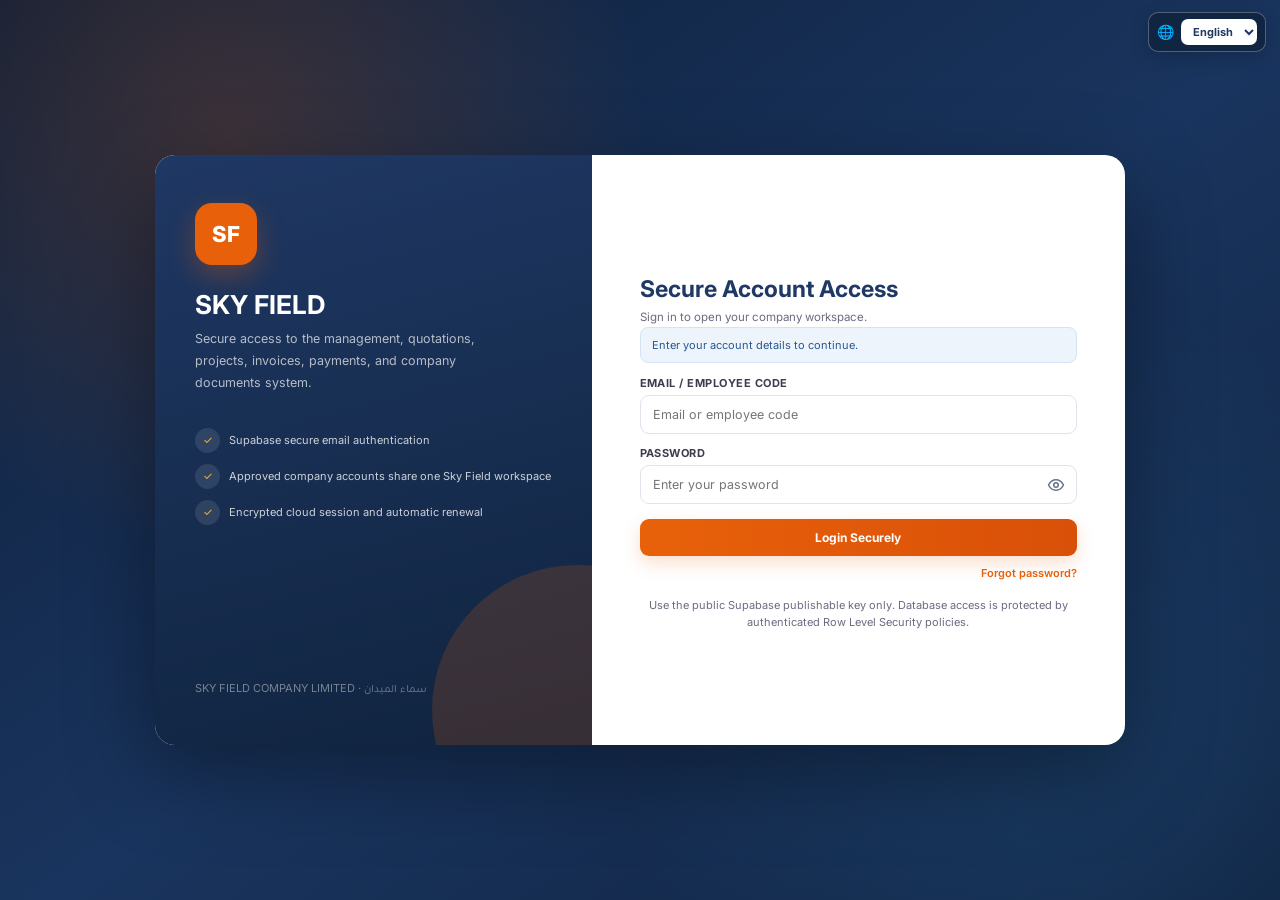
==== attendance-module.html @ 967e5756 "Show / hide password: an eye button on every password box (sign-in, reset, accounts) Co-Authored-By:" ====
<!doctype html><html lang="ar" dir="rtl" translate="no"><meta charset="utf-8"><meta name="google" content="notranslate"><script>if(window===window.top){location.replace('index.html'+location.hash)}</script><link rel="preconnect" href="https://fonts.googleapis.com"><link rel="preconnect" href="https://fonts.gstatic.com" crossorigin><link rel="stylesheet" href="https://fonts.googleapis.com/css2?family=Inter:wght@400;500;600;700;800&family=Tajawal:wght@400;500;700;800&display=swap"><link rel="stylesheet" href="accounting.css?v=20261023-theme"><link rel="stylesheet" href="team.css?v=20261028-quick"><meta name="viewport" content="width=device-width,initial-scale=1"><title>Sky Field | الحضور والمصروفات</title><link rel="stylesheet" href="theme.css?v=20261030-design"><script src="supabase-js-2.117.2.js"></script><style>
:root{--navy:#162c49;--blue:#1f3864;--orange:#E8610A;--muted:#758299;--line:#e1e7f0}*{box-sizing:border-box}html{scroll-behavior:smooth}body{margin:0;background:#F5F5FA;color:#1A1A2E;font:14px 'Inter','Tajawal',sans-serif}aside{position:fixed;inset-block:0;inset-inline-start:0;width:232px;background:var(--navy);color:white;padding:28px 18px;display:flex;flex-direction:column;gap:12px}.brand{display:flex;align-items:center;gap:12px;padding-bottom:25px;border-bottom:1px solid #ffffff1a}.brand-icon{display:grid;place-items:center;background:var(--orange);width:44px;height:44px;border-radius:13px;font:bold 20px 'Inter','Tajawal',sans-serif}.brand small{display:block;color:#b5c2d6;font-size:11px;margin-top:5px}.nav-title{font-size:11px;letter-spacing:1.5px;color:#91a2ba;margin:22px 10px 4px}aside a{padding:13px;border-radius:9px;text-decoration:none;color:#c8d4e5;display:block}aside a.active{background:var(--orange);color:white;font-weight:bold}aside a:hover{background:#ffffff14}aside a.active:hover{background:#d85b00}.aside-bottom{margin-top:auto;border-top:1px solid #ffffff1a;padding-top:20px;font-size:12px;color:#a7b8cd}.workspace{margin-inline-start:232px}header{height:76px;background:white;border-bottom:3px solid var(--orange);padding:14px 32px;display:flex;justify-content:space-between;align-items:center;gap:16px}header b{font-size:16px;color:var(--blue)}header small{display:block;margin-top:5px}header label{display:flex;align-items:center;gap:10px;font-size:11px}header select{width:110px;margin:0;padding:8px}main{max-width:1240px;margin:auto;padding:28px 32px}h1{font-size:27px;margin:0 0 9px;color:var(--blue)}.intro{margin-bottom:24px}.intro p{margin:0;color:var(--muted);line-height:1.8}section{background:white;border:1px solid var(--line);border-radius:13px;padding:24px;margin-bottom:20px;box-shadow:0 3px 12px #1f386405}h2{font-size:18px;color:var(--blue);margin:0 0 22px}h3{font-size:15px;color:var(--blue);margin:24px 0 14px}.grid{display:grid;grid-template-columns:repeat(auto-fit,minmax(210px,1fr));gap:18px;align-items:end}label{display:block;font-size:12px;font-weight:500}input,select,textarea,button{font:inherit;padding:11px 12px;border:1px solid #cfd9e7;border-radius:7px;width:100%;margin-top:8px;background:white;color:#203652}input:focus,select:focus,textarea:focus{outline:2px solid #ee650040;border-color:var(--orange)}textarea{min-height:42px;resize:vertical}button{background:var(--orange);color:white;border:0;cursor:pointer;font-weight:bold}button:hover{filter:brightness(.96)}button:disabled{opacity:.5;cursor:wait}form>button{width:auto;min-width:210px;margin-top:22px}input[type=checkbox]{width:18px;height:18px;accent-color:var(--orange);margin:0;flex-shrink:0}a{color:inherit}small{color:var(--muted);line-height:1.8}table{border-collapse:collapse;width:100%;min-width:800px;font-size:12px}td,th{padding:14px 10px;text-align:start;border-bottom:1px solid var(--line)}th{background:#f6f8fb;font-weight:600;color:#657891}.scroll{overflow:auto}.sec-card-banner{margin:0 0 14px;padding:12px 14px;border-radius:8px;background:#fff2d8;border:1px solid #f4d69f;color:#7a4a00;font-weight:700;line-height:1.8}.sec-card-banner.urgent{background:#fde8e8;border-color:#f3b4b4;color:#9b1c1c}.sec-card-help{font-size:12px;color:#5b6b7c}#message{position:sticky;top:8px;background:#fff2d8;border:1px solid #f4d69f;border-radius:8px;padding:14px;z-index:2;line-height:1.8}button.secondary{background:#eaf0f7;color:var(--blue)}[hidden]{display:none!important}.pill{background:#edf3fa;border-radius:7px;padding:12px;text-align:center;font-size:12px}#logout{width:auto;margin:0;justify-self:end}.actions{display:flex;gap:6px}#estimate{background:#f6f8fc;border-inline-start:3px solid var(--orange);padding:14px;border-radius:5px}.toggle{display:flex;align-items:center;gap:12px;padding:15px;border:1px solid var(--line);border-radius:8px;cursor:pointer;min-height:46px}.toggle:has(input:checked){background:#fff6ee;border-color:#f1c7a4}.toggle strong{display:block;font-size:14px}.toggle small{display:block;margin-top:4px}#expenseDetails{margin-top:24px}.live-update-bar{display:flex;align-items:center;justify-content:space-between;gap:10px;margin:8px 0 12px;padding:9px 12px;border:1px solid #f5c38f;background:#fff6ee;border-radius:9px;font-size:13px;font-weight:600;color:#9a3412}.live-update-bar.done{border-color:#bbf7d0;background:#f0fdf4;color:#15803d}.live-update-bar button{width:auto;padding:6px 12px;font-size:12px}/* Projects available to engineers: one row per project, no inner scroll box */
.pc-tools{display:flex;flex-wrap:wrap;gap:10px 16px;align-items:flex-end;margin:14px 0 10px}
.pc-search{flex:1 1 280px;margin:0}
.pc-filters{display:flex;flex-wrap:wrap;gap:6px}
.pc-filters button{width:auto;margin:0;padding:7px 12px;border-radius:999px;border:1px solid var(--line);background:#fff;color:#1f3864;font-size:13px;font-weight:600;cursor:pointer}
.pc-filters button b{display:inline-block;min-width:18px;margin-inline-start:4px;padding:0 6px;border-radius:999px;background:#eef2f7;font-size:11.5px}
.pc-filters button.active{background:#1f3864;border-color:#1f3864;color:#fff}.pc-filters button.active b{background:rgba(255,255,255,.2)}
.pc-filters .pc-filter-warn{border-color:#fca5a5;color:#b91c1c}.pc-filters .pc-filter-warn.active{background:#b91c1c;border-color:#b91c1c;color:#fff}
#projectChoices{display:grid;grid-template-columns:1fr;gap:6px;margin:0}
@media(min-width:1100px){#projectChoices{grid-template-columns:repeat(2,minmax(0,1fr))}}
.project-choice{display:grid;grid-template-columns:minmax(0,1fr) auto;align-items:center;gap:6px 12px;padding:10px 12px;border:1px solid var(--line);border-inline-start:4px solid var(--line);border-radius:10px;background:#fff;min-width:0}
.project-choice[hidden]{display:none}
.project-choice:has(.pc-check:checked){border-inline-start-color:#e8590c;background:#fffaf5}
.pc-main{display:flex;align-items:center;gap:10px;margin:0;min-width:0;cursor:pointer;font-weight:600;color:#1f3864}
.pc-main input{width:18px;height:18px;flex:none;margin:0;accent-color:#e8590c}
.pc-name{min-width:0;line-height:1.45;font-size:14px;overflow-wrap:anywhere;display:-webkit-box;-webkit-line-clamp:2;-webkit-box-orient:vertical;overflow:hidden}
.pc-loc{display:inline-flex;border:1px solid var(--line);border-radius:9px;overflow:hidden;flex:none}
.pc-loc-option{position:relative;margin:0;cursor:pointer}
.pc-loc-option input{position:absolute;inset:0;width:1px;height:1px;margin:0;padding:0;opacity:0;pointer-events:none} /* the module sets inputs to width:100% */
.pc-loc-option span{display:block;padding:7px 12px;font-size:12.5px;font-weight:600;color:#475569;white-space:nowrap;background:#fff}
.pc-loc-option+.pc-loc-option span{border-inline-start:1px solid var(--line)}
.pc-loc-option input:checked+span{background:#1f3864;color:#fff}
.pc-loc-option input:focus-visible+span{outline:2px solid #e8590c;outline-offset:-2px}
.pc-missing{display:none;grid-column:1/-1;font-size:12px;font-weight:700;color:#b91c1c}
.project-choice:has(.pc-check:checked):not(:has(.pc-loc input:checked)){border-color:#fca5a5;border-inline-start-color:#dc2626;background:#fff5f5}
.project-choice:has(.pc-check:checked):not(:has(.pc-loc input:checked)) .pc-missing{display:block}
.pc-empty{margin:12px 0;color:#64748b}
.pc-new-badge{flex:none;margin-inline-start:6px;padding:1px 8px;border-radius:999px;background:#dcfce7;color:#15803d;font-size:11px;font-style:normal;font-weight:700}
.project-choice.pc-new{box-shadow:0 0 0 2px #bbf7d0}
.pc-footer{position:sticky;bottom:0;z-index:2;display:flex;flex-wrap:wrap;align-items:center;gap:8px 10px;margin-top:12px;padding:12px 0 calc(12px + env(safe-area-inset-bottom,0px));background:linear-gradient(to top,#fff 80%,rgba(255,255,255,0))}
.pc-footer button{width:auto;margin:0}
.pc-footer #projectCount{flex:1;font-size:13px;color:#475569}
.pc-footer #saveProjectChoices{margin-inline-start:auto}
@media(max-width:600px){.project-choice{grid-template-columns:1fr}.pc-loc{justify-self:start}.pc-footer #projectCount{flex-basis:100%;order:-1}.pc-footer #saveProjectChoices{flex:1 1 100%}}
.acct-status{font-size:13px;line-height:1.7;margin:10px 0 0;color:#1f3864;font-weight:600}.location-hint{display:block;font-size:12px;font-weight:600;color:#1f3864;margin-top:4px}.location-hint.missing{color:#b91c1c}#projectCount.location-missing{color:#b91c1c;font-weight:700}.toolbar{display:flex;gap:10px;flex-wrap:wrap;align-items:center}.toolbar button{width:auto}#projectSearch{max-width:420px}#projectCount{font-size:12px;color:var(--muted)}#members{display:flex;gap:10px;flex-wrap:wrap;margin:18px 0}#members button{width:auto}#createAccountForm{border-bottom:1px solid var(--line);padding-bottom:24px;margin-bottom:24px}.person{display:flex;align-items:center;gap:12px}.person .brand-icon{background:#edf2f9;color:var(--blue);width:38px;height:38px;font-size:15px}#who{font-size:16px}.status-badge{display:inline-block;background:#eef3f8;border-radius:5px;padding:6px 9px}#projectSettings>p{color:var(--muted);line-height:1.8}.section-heading{display:flex;justify-content:space-between;gap:12px;align-items:center}.section-heading h2{margin:0}.section-number{color:var(--orange);font:bold 12px 'Inter','Tajawal',sans-serif;letter-spacing:2px}
@media(max-width:900px){aside{width:190px;padding:20px 12px}.workspace{margin-inline-start:190px}main{padding:22px 18px}header{padding:14px 18px}}@media(max-width:680px){aside{position:static;width:100%;padding:14px;display:flex;flex-direction:row;flex-wrap:wrap;gap:6px}.brand{border:0;padding:0;flex:1;min-width:160px}.brand small,.nav-title,.aside-bottom,aside a[href='#admin']{display:none}aside a{padding:10px;font-size:12px}.workspace{margin:0}header{height:auto;padding:12px 16px}header small{display:none}main{padding:20px 12px}h1{font-size:23px}section{padding:18px}form>button{width:100%}.grid{grid-template-columns:1fr}#logout{justify-self:stretch;width:100%}.intro{margin-bottom:18px}}@media(prefers-reduced-motion:reduce){html{scroll-behavior:auto}}

.range-box{background:#f6f8fc;border:1px solid var(--line);border-radius:10px;padding:18px;margin-top:22px}.range-box h3{margin-top:0}.range-box>small{display:block;margin-top:12px}.weekend-option{display:flex;align-items:center;gap:10px;margin-top:18px}.month-summary{display:flex;flex-wrap:wrap;gap:10px;margin-top:24px}.month-summary>span{padding:12px;background:#edf3fa;border-radius:8px;line-height:1.8}.month-entry-table{min-width:980px}.month-entry-table td{vertical-align:top;padding:10px 6px}.month-entry-table select,.month-entry-table input{margin-top:0;padding:8px}.month-entry-table td:first-child{min-width:90px}.month-entry-table td:nth-child(2){min-width:150px}.month-entry-table td:nth-child(3){min-width:190px}.month-entry-table td:nth-child(4){min-width:130px}.month-entry-table td:nth-child(5){min-width:180px}.month-entry-table .ot-cell{display:flex;align-items:center;gap:8px}.month-entry-table .ot-cell input[type=number]{width:78px}.month-entry-table tr.is-saved{background:#f6f8fb}.month-entry-table tr.is-future{opacity:.55}.month-entry-table small{display:block;margin-top:6px}.month-entry-table button{padding:7px;margin-top:8px}.month-entry-table input:disabled,.month-entry-table select:disabled{opacity:1;color:#69788c;background:#f5f7fa}#monthlyEntryMessage{line-height:1.8;color:var(--blue)}
.attendance-tabs{display:flex;gap:8px;flex-wrap:wrap;background:white;padding:8px;border:1px solid var(--line);border-radius:12px;margin-bottom:20px}.attendance-tabs button{flex:1;min-width:120px;width:auto;margin:0;background:transparent;color:var(--blue);padding:14px 12px;border-radius:8px}.attendance-tabs button[aria-selected="true"]{background:var(--orange);color:white}.attendance-tabs button:focus-visible{outline:3px solid var(--blue);outline-offset:2px}[role="tabpanel"]:focus-visible{outline:2px solid var(--orange)}@media(max-width:680px){.attendance-tabs{gap:5px}.attendance-tabs button{flex-basis:45%;min-width:0;font-size:12px}}
.approval-switch{display:flex;gap:8px;margin:18px 0}.approval-switch button{background:#eaf0f7;color:var(--blue);margin:0;padding:14px}.approval-switch button[aria-pressed="true"]{background:var(--blue);color:white}.approval-filters{margin-bottom:20px}

/* Sky Field management design, shared with the main sign-in screen. */
:root{--navy:#1f3864;--orange:#e8610a;--gray-500:#6b6b80;--gray-700:#3d3d4e;--gray-900:#1a1a2e}
body{background:#f5f5fa}aside{background:linear-gradient(180deg,#193151,#12263f)}
header{background:#1f3864;border-bottom:4px solid #e8610a;height:84px;color:white;box-shadow:0 2px 10px #0002}header b{color:#ff790f}header small{color:#c7d1e2}header .site-logo{height:52px;max-width:225px;object-fit:contain;background:white}.header-title{text-align:center}header label{color:white}
.intro{margin-bottom:18px}section{box-shadow:0 2px 10px #1f386406}h1{font-size:25px}h2{font-size:18px}.section-number{letter-spacing:1px;font-size:11px}
body.signed-out>aside,body.signed-out>.workspace{display:none}
.sf-auth-overlay{position:fixed;inset:0;z-index:1000;display:flex;align-items:center;justify-content:center;padding:24px;background:radial-gradient(circle at 18% 15%,#e8610a33,transparent 32%),radial-gradient(circle at 83% 82%,#2e75b638,transparent 34%),linear-gradient(145deg,#0e1f39,#19345e 52%,#10233f);overflow:auto}
.sf-auth-shell{width:min(970px,100%);min-height:590px;display:grid;grid-template-columns:.9fr 1.1fr;background:#fff;border-radius:20px;overflow:hidden;box-shadow:0 28px 85px #0006;direction:ltr}
.sf-auth-brand{position:relative;overflow:hidden;padding:48px 40px;color:white;background:linear-gradient(165deg,#1f3864,#10243f);display:flex;flex-direction:column;justify-content:space-between}
.sf-auth-brand:after{content:"";position:absolute;width:290px;height:290px;border-radius:50%;right:-130px;bottom:-110px;background:#e8610a2e;pointer-events:none}
.sf-auth-brand-mark{width:62px;height:62px;border-radius:17px;background:var(--orange);display:grid;place-items:center;font:bold 22px 'Inter','Tajawal',sans-serif;box-shadow:0 10px 28px #e8610a52}.sf-auth-brand h1{font:700 26px 'Inter','Tajawal',sans-serif;margin:24px 0 8px;color:white}.sf-auth-brand p{color:#ffffffad;font-size:13px;line-height:1.9;max-width:330px}.sf-auth-security-list{display:flex;flex-direction:column;gap:15px;margin-top:34px;font-size:12px;color:#ffffffc7}.sf-auth-security-list span{display:flex;gap:10px;align-items:center}.sf-auth-security-list i{font-style:normal;color:#f4b942}.sf-auth-brand-foot{color:#ffffff80;font-size:11px;position:relative;z-index:1;margin-top:30px}
.sf-auth-card{padding:42px 48px 36px;display:flex;flex-direction:column;justify-content:center;min-width:0}.sf-auth-card h2{font-size:23px;margin:0 0 10px}.sf-auth-card p{color:#6b6b80;font-size:12px;line-height:1.8}.sf-auth-card form{display:grid;gap:18px;margin-top:22px}.sf-auth-card form>button{width:100%;margin-top:4px;box-shadow:0 7px 18px #e8610a33;background:linear-gradient(90deg,#e8610a,#d95008)}.sf-auth-card input{padding:13px;border-radius:9px}.sf-auth-card label{font-weight:bold}.sf-auth-card .auth-language{align-self:flex-end;margin-bottom:25px;max-width:140px}.sf-auth-card .auth-language select{margin:0;font-size:12px;padding:8px}.sf-auth-card .auth-note{font-size:11px;margin:20px 0 0;text-align:center}.auth-link{display:block;text-align:center;color:var(--orange);font-size:12px;margin-top:20px;text-decoration:none}.auth-error{border:1px solid #f3d5d5;background:#fff0f0;color:#a72c2c!important;border-radius:8px;padding:12px}.auth-brand-content[dir=rtl],.sf-auth-card[dir=rtl]{text-align:right}
.range-box{margin-top:18px;padding:22px;background:#f8f9fc}.range-box h3{margin-bottom:20px}.period-form-actions{display:flex;gap:10px;align-items:center;margin-top:20px}.period-form-actions button{width:auto;min-width:150px;margin:0}.period-form-actions .secondary{min-width:100px}.period-table{min-width:780px}.period-table thead th{background:#1f3864;color:white;font-weight:500}.period-table td{vertical-align:middle;padding:18px 12px}.period-table .period-dates{font-weight:bold;white-space:nowrap;direction:ltr;display:inline-block}.period-table small{display:block;margin-top:5px}.period-table .actions button{margin:0;width:auto;padding:9px 13px}.period-table .delete-period{color:#b43939;background:#fff0f0}.status-badge.pending{background:#fff4de;color:#96620b}.status-badge.approved{background:#e9f6ee;color:#287042}.status-badge.rejected{background:#fff0f0;color:#ae3737}.period-table tr.editing{background:#fff7ef}.empty-state{padding:35px!important;text-align:center;color:#758299}.month-summary>span{background:white;border:1px solid var(--line);min-width:170px}.export-bar{display:flex;align-items:end;gap:12px;flex-wrap:wrap;border-top:1px solid var(--line);margin-top:24px;padding-top:20px}.export-bar button{width:auto;min-width:200px}.export-bar label{min-width:200px}.export-bar small{flex-basis:100%}.period-heading{display:flex;justify-content:space-between;align-items:center;margin-top:26px}.period-heading h3{margin:0}.period-count{font-size:12px;color:#758299}.toolbar{align-items:end}.toolbar label{max-width:210px}.toolbar button{margin-bottom:1px}.edit-hint{background:#fff4de;color:#96620b;padding:12px;border-radius:7px;margin-bottom:15px}
@media(max-width:760px){.sf-auth-overlay{padding:12px;align-items:flex-start}.sf-auth-shell{grid-template-columns:1fr;min-height:0;margin:auto 0}.sf-auth-brand{padding:25px 24px;min-height:180px}.sf-auth-brand h1{font-size:20px;margin-top:14px}.sf-auth-brand-mark{width:44px;height:44px;border-radius:12px}.sf-auth-security-list{display:none}.sf-auth-brand-foot{margin-top:10px}.sf-auth-card{padding:25px 23px}.sf-auth-card .auth-language{margin-bottom:16px}header .site-logo{max-width:160px;height:40px}.header-title{display:none}.period-form-actions{flex-wrap:wrap}.period-form-actions button{flex:1}.section-number{display:none}.export-bar>*{width:100%!important}.range-box{padding:16px}}

@media(max-width:680px){
 .period-table{min-width:0;width:100%}.period-table thead{display:none}.period-table tbody{display:block}.period-table tr{display:grid;grid-template-columns:1fr 1fr;gap:0;border:1px solid var(--line);border-radius:10px;margin-bottom:12px;padding:10px;background:white}.period-table td{display:block;padding:10px;border:0;min-width:0}.period-table td::before{content:attr(data-label);display:block;color:#758299;font-size:11px;margin-bottom:7px}.period-table td:first-child,.period-table td:nth-child(2),.period-table td:last-child{grid-column:1/-1}.period-table .period-dates{font-size:12px}.period-table .actions button{flex:1}.period-table .empty-state{grid-column:1/-1}.period-table .empty-state::before{display:none}
}

#members{display:table-row-group;margin:0}#members button{width:auto;margin:0;padding:9px 12px}.engineer-heading{margin-top:28px}.engineer-heading h3{margin:0}.engineer-heading button,.section-heading>button{width:auto;margin:0}.engineers-table .actions{flex-wrap:wrap}.engineers-table .danger{background:#fff0f0;color:#a72c2c}#engineerSearch{max-width:450px}#engineerCount{color:var(--muted);font-size:12px}#engineerPasswordForm{max-width:400px;margin-top:18px}#editEngineerPanel{scroll-margin-top:20px}#createAccountForm{margin-bottom:0;padding-bottom:0;border:0}
@media(max-width:680px){.engineers-table{min-width:0}.engineers-table thead{display:none}.engineers-table tbody{display:block!important}.engineers-table tr{display:grid;grid-template-columns:1fr 1fr;border:1px solid var(--line);border-radius:9px;margin:12px 0;padding:10px}.engineers-table td{border:0;min-width:0;padding:9px}.engineers-table td::before{display:block;content:attr(data-label);color:var(--muted);font-size:11px;margin-bottom:6px}.engineers-table td:last-child{grid-column:1/-1}}

/* Module inherits the single outer application shell. */
body{background:transparent;font-size:13px}body>aside,.workspace>header,.intro,#login,#attendanceTabs,#app>section:first-child{display:none!important}.workspace{margin:0!important}body.signed-out>.workspace{display:block!important}main{padding:0;max-width:none}section{margin:0;border:0;border-radius:0;box-shadow:none;padding:18px 12px}#message{position:static;margin-top:0}#members{width:100%}.engineer-heading{margin-top:0}#engineerSearch{max-width:550px}.engineers-table{width:100%}.engineers-table th{background:#1f3864;color:white}#engineerCount{margin:18px 0}.range-box{background:#f7f8fc}.sf-extra-details{margin-top:20px;padding-top:20px;border-top:1px solid #e1e7f0}body[data-embedded-view="engineers"] #projectSettings{display:none}

/* period approval */.approval-periods td b{display:block}.approval-periods .calc{direction:ltr;unicode-bidi:isolate;color:#758299;display:inline-block;margin-top:5px}.review-note{background:#fff0f0;color:#ae3737;border-radius:6px;padding:7px 9px;line-height:1.6}.review-note.previous{background:#fff7ef;color:#96620b}.status-badge.mixed{background:#eef3f8;color:#516173}.reject-box textarea{width:100%;min-width:220px;box-sizing:border-box;margin:0 0 8px;font:inherit;padding:8px;border:1px solid var(--line);border-radius:6px}.reject-box .actions{flex-wrap:wrap}.period-days{margin-top:8px;padding-top:0;border-top:0}.period-days summary{cursor:pointer;color:#1f3864;font-size:12px}.period-days ul{margin:6px 0 0;padding-inline-start:18px;font-size:12px;line-height:1.8;color:#516173}
#expenseEditBanner{display:flex;flex-direction:column;gap:6px;margin-bottom:14px}#expenseEditBanner button{align-self:flex-start}
.sf-simple-timesheet #monthlySection>p:not(#summary),.sf-simple-timesheet #ownApprovalContent>p:not(#summary),.sf-simple-timesheet #refresh,.sf-simple-timesheet #export,.sf-simple-timesheet #timesheetExportPanel>.grid{display:none!important}
.sf-simple-timesheet #timesheetExportPanel>summary{display:none}
.sf-simple-timesheet #timesheetExportPanel{margin-top:16px}
label[hidden],button[hidden]{display:none!important}
#memberForm input[readonly]{background:#f1f3f6;color:#555;cursor:not-allowed}

/* Scoped project-leader approval lives inside the existing status page. */
.pc-leader{display:flex;flex-direction:column;gap:4px;grid-column:1/-1;margin-top:8px;font-weight:600;color:#405676}
.pc-leader select{margin:0;min-width:0;width:100%;font-weight:400}
.pc-leader[hidden]{display:none}

.leader-review-tabs{display:flex;gap:8px;flex-wrap:wrap;margin-bottom:18px}
.leader-review-tabs button{width:auto;flex:1 1 220px;background:#eaf0f7;color:#1f3864;margin:0}
.leader-review-tabs button.active{background:#1f3864;color:#fff}
.team-filters label{min-width:0}
#teamApprovalSummary{padding:12px 0;color:#405676}
#teamApprovalRows .actions{flex-wrap:wrap}
#teamApprovalRows .actions button{margin:0;width:auto}
</style><body class="signed-out"><div id="login" class="sf-auth-overlay"><div class="sf-auth-shell">
<div class="sf-auth-brand"><div><div class="sf-auth-brand-mark">SF</div><h1>SKY FIELD</h1><div class="auth-brand-content" dir="rtl"><p>بوابة المهندسين — سجّل حضورك ومصروفاتك وتابع التايم شيت من مكان واحد.</p><div class="sf-auth-security-list"><span><i>✓</i> حضور بفترات وتوزيع على المشاريع</span><span><i>✓</i> متابعة المصروفات والاعتمادات</span><span><i>✓</i> تصدير التايم شيت إلى Excel</span></div></div></div><div class="sf-auth-brand-foot">SKY FIELD COMPANY LIMITED · سماء الميدان</div></div>
<div class="sf-auth-card" dir="rtl"><label class="auth-language"><select id="loginLanguage" aria-label="Language / اللغة"><option value="ar">العربية</option><option value="en">English</option></select></label><h2>تسجيل الدخول</h2><p>أدخل كود الموظف وكلمة المرور لفتح حسابك.</p><p id="loginMessage" class="auth-error" role="alert" hidden></p>
<form id="loginForm"><label>كود الموظف أو البريد الإلكتروني<input id="email" type="text" required autocomplete="username" dir="ltr" autocapitalize="none" spellcheck="false"></label><label>كلمة المرور<input id="password" type="password" required autocomplete="current-password" dir="ltr"></label><button id="loginButton">تسجيل الدخول</button></form><p class="auth-note">بيانات الدخول يصدرها مسؤول النظام. تواصل معه إذا نسيت كلمة المرور.</p><a class="auth-link" href="index.html">الدخول إلى النظام الرئيسي</a></div></div></div><aside><div class="brand"><span class="brand-icon">SF</span><div><b>SKY FIELD</b><small>سماء الميدان</small></div></div><span class="nav-title">WORKSPACE</span><a href="#dailySection" data-attendance-view="dailySection" class="active">الحضور</a><a href="#expenseSection" data-attendance-view="expenseSection">المصروفات</a><a href="#monthlySection" data-attendance-view="monthlySection">السجل الشهري والاعتمادات</a><a href="#admin" data-attendance-view="admin" id="adminNav" hidden>إعدادات الإدارة</a><div class="aside-bottom"><a href="index.html">النظام الرئيسي ←</a></div></aside><div class="workspace"><header><img class="site-logo" src="skyfield-logo.webp" alt="SKY FIELD — سماء الميدان"><div class="header-title"><b>SKY FIELD MANAGEMENT SYSTEM</b><small>بوابة المهندسين</small></div><label>Language / اللغة<select id="language"><option value="ar">العربية</option><option value="en">English</option></select></label></header><main><div class="intro"><h1>الحضور والمصروفات</h1><p>سجّل فترات العمل وتابع الحضور والمصروفات في مكان واحد.</p></div><p id="message" role="status" hidden></p>

<div id="app" hidden><section><div class="grid"><div class="person"><span class="brand-icon">SF</span><b id="who"></b></div><span class="pill">الدوام الافتراضي 08:00 — 16:00</span><button id="logout" class="secondary">تسجيل الخروج</button></div></section><p id="secCardBanner" class="sec-card-banner" role="status" hidden></p>
<div id="attendanceTabs" class="attendance-tabs" role="tablist" aria-label="الحضور والمصروفات">
<button id="tabDaily" type="button" role="tab" aria-controls="dailySection" aria-selected="true" data-attendance-view="dailySection">الحضور</button>
<button id="tabExpenses" type="button" role="tab" aria-controls="expenseSection" aria-selected="false" tabindex="-1" data-attendance-view="expenseSection">المصروفات</button>
<button id="tabReports" type="button" role="tab" aria-controls="monthlySection" aria-selected="false" tabindex="-1" data-attendance-view="monthlySection">السجل والتصدير</button>
<button id="tabAccounting" type="button" role="tab" aria-controls="accountingSection" aria-selected="false" tabindex="-1" data-attendance-view="accountingSection" hidden>الحسابات</button>
<button id="tabAdmin" type="button" role="tab" aria-controls="admin" aria-selected="false" tabindex="-1" data-attendance-view="admin" hidden>إعدادات الإدارة</button>
</div><section id="dailySection" role="tabpanel" aria-labelledby="tabDaily" tabindex="0">
 <div class="section-heading"><h2>الحضور الشهري</h2><span class="section-number">ENGINEER TIMESHEET</span></div>
 <p><small>حدد الفترة والمشروع واضغط إضافة. كل فترة تظهر في سطر واحد أسفل النموذج.</small></p>
 <div class="toolbar"><label>الشهر<input id="attendanceMonth" type="month" required></label><button id="reloadAttendance" class="secondary" type="button">تحديث الفترات</button></div>
 <p id="monthlyEntryMessage" role="status" aria-live="polite"></p>
 <form id="rangeForm" class="range-box">
  <h3 id="rangeFormTitle">إضافة فترة حضور</h3><p id="rangeEditHint" class="edit-hint" hidden>تعديل الفترة يعيد إرسالها للاعتماد.</p>
  <div class="grid">
   <label>من تاريخ<input id="rangeFrom" type="date" required></label>
   <label>إلى تاريخ<input id="rangeTo" type="date" required></label>
   <label>حالة الحضور<select id="rangeStatus"><option value="site">عمل بالموقع</option><option value="office">المكتب — بدون بدل موقع</option><option value="leave">إجازة</option><option value="absent">غياب</option></select></label>
   <label id="rangeProjectLabel">المشروع<select id="rangeProject" required></select><small id="rangeLocationHint" class="location-hint" hidden></small></label>
   <label id="rangeLeaveLabel" hidden>نوع الإجازة<select id="rangeLeave"><option value="annual">سنوية</option><option value="sick">مرضية</option><option value="emergency">طارئة</option><option value="unpaid">بدون راتب</option></select></label>
   <label id="rangeOvertimeToggle" class="toggle"><input id="rangeHasOvertime" type="checkbox"> يوجد أوفر تايم</label>
   <label id="rangeOvertimeLabel" hidden>ساعات إضافية لكل يوم<input id="rangeOvertime" type="number" min="0" max="16" step="0.25" value="0"></label>
   <label>ملاحظات<input id="rangeNotes" maxlength="2000"></label>
  </div>
  <label class="weekend-option"><input id="includeFriday" type="checkbox"> تضمين يوم الجمعة</label>
  <div class="period-form-actions"><button id="applyRange" type="submit">إضافة الفترة</button><button id="cancelPeriodEdit" type="button" class="secondary" hidden>إلغاء التعديل</button></div>
  <small>الإضافة تحفظ الفترة وترسلها للاعتماد. لا يمكن تكرار نفس اليوم. من يوم 24 يمكن تسجيل بقية الشهر مقدمًا، ومعها الإضافي المتوقع، والإدارة تعتمده أو ترفضه.</small>
 </form>
 <div id="monthProjectSummary" class="month-summary" aria-live="polite"></div>
 <div class="period-heading"><h3>الفترات المسجلة</h3><span id="periodCount" class="period-count"></span></div>
 <p><small>يمكن تعديل الفترة أو مسحها قبل الاعتماد. الفترة التي تحتوي أيامًا معتمدة تكون مقفولة.</small></p><p><small>الفترة المرفوضة: عدّلها حسب سبب الرفض ثم احفظها لتُرسل للاعتماد من جديد.</small></p>
 <div class="scroll"><table class="period-table"><thead><tr><th>الفترة</th><th>المشروع / الحالة</th><th>عدد الأيام</th><th>إضافي / يوم</th><th>الاعتماد</th><th>إجراءات</th></tr></thead><tbody id="monthEntryRows"></tbody></table></div>
 <div class="export-bar"><label hidden>حالة التصدير<select id="quickExportReview"><option value="all">كل الحالات المسجلة — مسودة</option><option value="approved" selected>المعتمد فقط</option></select></label><button id="quickTimesheet" type="button">تنزيل التايم شيت (Excel)</button><button hidden id="timesheetOptions" type="button" class="secondary">خيارات التايم شيت</button><small>ملف Excel واحد لكل المشاريع، من الحضور المعتمد فقط، مع تفاصيل كل يوم وإجمالي الساعات.</small></div>
</section>
<section id="expenseSection" role="tabpanel" aria-labelledby="tabExpenses" tabindex="0" hidden><div id="expenseDetails"><h2>طلب تعويض مصروف</h2><p><small>سجّل الفاتورة مرة واحدة. بدل السكن وتعويض فاتورة السكن لنفس الفترة يحتاجان مراجعة الإدارة قبل الاعتماد.</small></p><form id="expenseForm"><div class="grid"><label>التاريخ<input name="day" type="date" required></label><label>المشروع / مصروف عام<select name="project_id"></select></label><label>نوع المصروف<select name="category"><option value="housing_invoice">فاتورة سكن</option><option value="housing_allowance">بدل سكن</option><option value="fuel">بنزين</option><option value="transport">انتقالات</option><option value="extra">بدل إضافي</option><option value="other">أخرى</option></select></label><label>المبلغ — ريال<input name="amount" type="number" min="0.01" step="0.01" required></label><label>رقم الفاتورة<input name="invoice_no" required maxlength="60" autocomplete="off" dir="auto"></label><label>السبب / الفترة<textarea name="description" required maxlength="1000"></textarea></label><label>فاتورة إلزامية — PDF / JPG / PNG حتى 5MB<input name="receipt" type="file" required accept="image/jpeg,image/png,application/pdf"></label></div><button>إرسال المصروف للاعتماد</button></form></div></section>
<section id="admin" role="tabpanel" aria-labelledby="tabAdmin" tabindex="0" hidden><h2>إعدادات الإدارة</h2><div id="projectSettings"><h3>المشاريع المتاحة للمهندسين</h3><p>حدد المشاريع التي تظهر في قوائم الحضور والمصروفات لجميع المهندسين، ثم احفظ الاختيار.</p><p><small>لإضافة مشروع جديد، أضفه في النظام الرئيسي ثم اضغط «مزامنة الحضور والمشاريع» أسفل القائمة الجانبية.</small></p><p><small>حدد موقع كل مشروع (داخل أو خارج الرياض). المهندس لا يختاره؛ أيام الموقع تأخذ موقع المشروع ويُحسب البدل على أساسه.</small></p><div class="pc-tools"><label class="pc-search">بحث عن مشروع<input id="projectSearch" type="search" placeholder="ابحث باسم المشروع"></label><div id="projectFilters" class="pc-filters" role="group"><button type="button" data-filter="all" class="active">الكل <b>0</b></button><button type="button" data-filter="on">المتاحة <b>0</b></button><button type="button" data-filter="off">غير المتاحة <b>0</b></button><button type="button" data-filter="missing" class="pc-filter-warn" hidden>بلا موقع <b>0</b></button></div></div><form id="projectVisibilityForm"><div id="projectChoices"></div><p id="projectNoMatch" class="pc-empty" hidden>لا توجد مشاريع مطابقة.</p><div class="pc-footer"><button id="selectAllProjects" class="secondary" type="button">تحديد المعروض</button><button id="clearProjects" class="secondary" type="button">إلغاء تحديد المعروض</button><span id="projectCount" aria-live="polite"></span><span id="projectDirty" class="pc-dirty" hidden>تغييرات غير محفوظة</span><button id="saveProjectChoices" type="submit">حفظ المشاريع المختارة</button></div></form></div></section>
<section id="engineersSection" hidden><div class="section-heading engineer-heading"><h3>قائمة المهندسين</h3><button type="button" id="showCreateEngineer">إضافة حساب — صفحة المستخدمين</button></div>
<label>بحث بالاسم أو الكود<input type="search" id="engineerSearch" autocomplete="off"></label><div id="engineerFilters" class="eng-filters" role="group" aria-label="تصفية المهندسين"><button type="button" data-eng-filter="all" class="active">الكل <b>0</b></button><button type="button" data-eng-filter="attention">يحتاج انتباه <b>0</b></button></div><p id="engineerCount"></p>
<div class="scroll"><table class="engineers-table"><thead><tr><th>كود الموظف</th><th>اسم المهندس</th><th>بدل داخل الرياض / يوم</th><th>بدل خارج الرياض / يوم</th><th>سعر الساعة الإضافية</th><th>بطاقة SEC</th><th>إجراءات</th></tr></thead><tbody id="members"></tbody></table></div>
<p><small>الحذف يوقف حساب المهندس ويزيله من القائمة النشطة، مع حفظ الحضور والمصروفات السابقة في التقارير.</small></p>

<div id="editEngineerPanel" class="range-box" hidden><div class="section-heading"><h3 id="editEngineerTitle">تعديل بيانات المهندس والبدلات</h3><button id="cancelEditEngineer" type="button" class="secondary">إغلاق</button></div><form id="memberForm"><div class="grid"><input name="user_id" type="hidden" required><label>كود الموظف<input name="engineer_id" required readonly></label><label>اسم المهندس<input name="name" required></label></div><h3>بطاقة SEC والتذكير</h3><div class="grid"><label>رقم بطاقة SEC<input name="sec_card_no" maxlength="50" dir="ltr" autocomplete="off"></label><label>تاريخ انتهاء البطاقة<input name="sec_card_expiry" type="date" min="2000-01-01"></label><p id="secCardManaged" class="sec-card-help" hidden>بطاقة SEC لهذا المهندس تُدار من قسم «الأجهزة والعُهد» (التجديد والتسليم).</p><label>البريد الإلكتروني للتذكير<input name="contact_email" type="email" maxlength="254" dir="ltr" autocomplete="off" placeholder="name@example.com"></label></div><p class="sec-card-help">يصل المهندس بريد تذكير قبل انتهاء البطاقة بـ 15 يومًا ثم 10 أيام ثم يوم الانتهاء، مع نسخة للإدارة. اترك البريد فارغًا لإيقاف التذكير.</p><div id="supplementalEngineer" class="sf-extra-details" hidden><h3>بيانات الراتب — تُدخل مرة واحدة</h3><div class="grid"><label>الراتب الأساسي الشهري (ريال)<input id="extra-monthly" type="number" min="0" step="0.01" value="0"></label><label>بدل السكن والنقل<input id="extra-housing-transport" type="number" min="0" step="0.01" value="0"></label><label>بدل السيارة<input id="extra-car-allowance" type="number" min="0" step="0.01" value="0"></label><label>بدل داخل الرياض / يوم<input name="inside_rate" type="number" min="0" step="0.01" required></label><label>بدل خارج الرياض / يوم<input name="outside_rate" type="number" min="0" step="0.01" required></label><label>سعر الساعة الإضافية<input name="overtime_rate" type="number" min="0" step="0.01" required></label></div><p>الراتب الثابت = الأساسي + السكن والتنقل + السيارة. يُحسب على 30 يومًا مع خصم الغياب والإجازة غير المدفوعة. بدل الموقع والإضافي من الحضور المعتمد فقط.</p><h3>بيانات الوظيفة</h3><div class="grid"><label>الجنسية<input id="extra-nationality" placeholder="مثال: مصري"></label><label>رقم الإقامة / الهوية<input id="extra-iqama" placeholder="رقم الهوية"></label><label>المهنة<input id="extra-profession" placeholder="مثال: مهندس اختبارات"></label><label>التخصص<select id="extra-specialization"><option value="Protection">الحماية</option><option value="Testing & Commissioning">الاختبار والتشغيل</option><option value="Transformer">المحولات</option><option value="Switchgear">لوحات التوزيع</option><option value="Cable Testing">اختبار الكابلات</option><option value="Solar">الطاقة الشمسية</option><option value="Technician">فني</option><option value="Project Management">إدارة المشاريع</option><option value="Other">أخرى</option></select></label><label>تصنيف التصريح (LOA)<select id="extra-loa"><option value="Non-LOA">بدون تصريح</option><option value="C1">C1</option><option value="C2">C2</option></select></label><label>نوع التوظيف<select id="extra-employment"><option value="Company Employee">موظف بالشركة</option><option value="Rental Engineer">مهندس مؤجَّر</option><option value="Freelancer">عمل حر</option></select></label><label>حالة التوفر<select id="extra-status"><option value="available">متاح</option><option value="assigned">مكلَّف بمشروع</option><option value="leave">في إجازة</option><option value="unavailable">غير متوفر</option></select></label><label>ملاحظات<textarea id="extra-notes" rows="3" placeholder="التوفر والخبرة وملاحظات المستندات…"></textarea></label></div></div><button>حفظ المهندس والبدلات</button></form>
<p><small>كود الدخول ثابت. أسعار بدل الموقع والإضافي الجديدة تسري على تسجيلات الحضور الجديدة. حدّث كشف الرواتب المسودة بعد تعديل الراتب.</small></p>
<details id="engineerPasswordPanel"><summary>تغيير كلمة مرور المهندس</summary><form id="engineerPasswordForm"><label>كلمة المرور الجديدة — 8 أرقام أو أكثر<input name="password" type="password" minlength="8" pattern="[0-9]{8,}" inputmode="numeric" required autocomplete="new-password" title="8 أرقام على الأقل (0–9)"></label><button>حفظ كلمة المرور الجديدة</button></form></details></div></section><section id="monthlySection" role="tabpanel" aria-labelledby="tabReports" tabindex="0" hidden>
<details id="adminAttendancePanel" class="range-box" hidden><summary>تسجيل حضور أو غياب أو إجازة لمهندس</summary><form id="adminAttendanceForm"><fieldset id="aaFields"><div class="grid"><label>المهندس<select id="aaEngineer" required></select></label><label>من<input id="aaFrom" type="date" required></label><label>إلى<input id="aaTo" type="date" required></label><label>الحالة<select id="aaStatus"><option value="site">عمل بالموقع</option><option value="office">المكتب — بدون بدل موقع</option><option value="leave">إجازة</option><option value="absent">غياب</option></select></label><label id="aaProjectLabel">المشروع<select id="aaProject"></select></label><label id="aaOvertimeLabel">ساعات إضافية لكل يوم<input id="aaOvertime" type="number" min="0" max="16" step="0.25" value="0"></label><label id="aaLeaveLabel" hidden>نوع الإجازة<select id="aaLeave"><option value="annual">سنوية</option><option value="sick">مرضية</option><option value="emergency">طارئة</option><option value="unpaid">بدون راتب</option></select></label></div><label class="check"><input id="aaFriday" type="checkbox">تشمل الجمعة</label><label>سبب التسجيل / التعديل<textarea id="aaNote" maxlength="500" rows="2" required></textarea></label><p>التسجيل الإداري يُعتمد مباشرة. راجع الأيام المسجلة قبل الحفظ.</p><button id="aaPreview" type="button" class="secondary">معاينة الأيام</button></fieldset><div id="aaPreviewPanel" hidden><div id="aaSummary"></div><div class="scroll"><table><thead><tr><th>التاريخ</th><th>الحالة الحالية</th><th>الحالة الجديدة</th></tr></thead><tbody id="aaRows"></tbody></table></div><label id="aaReplaceLabel" class="check" hidden><input id="aaReplace" type="checkbox">أوافق على استبدال الحالات المسجلة للأيام المعروضة</label><button id="aaSave" type="submit" disabled>حفظ واعتماد الأيام</button></div><p id="aaMessage" role="status" aria-live="polite"></p></form></details>
<div id="leaderReviewTabs" class="leader-review-tabs" role="group" aria-label="حالة الحضور واعتماد الفريق" hidden>
<button type="button" id="leaderOwnTab" class="active" aria-pressed="true">حالة التايم شيت الخاصة بي</button>
<button type="button" id="leaderTeamTab" aria-pressed="false">اعتماد فريق المشروع</button>
</div>
<div id="ownApprovalContent"><h2>السجل الشهري والاعتمادات</h2><div class="grid"><label>الشهر<input id="month" type="month"></label><button id="refresh" class="secondary">تحديث</button><button id="export" class="secondary">تصدير المعروض CSV</button></div><p><small>اختر المهندس ونوع الطلب، ثم راجع واعتمد السجلات الظاهرة.</small></p><div id="approvalCards" class="approval-cards" hidden></div><div class="approval-switch" role="group" aria-label="نوع الطلب"><button type="button" data-approval-type="attendance" aria-pressed="true">اعتماد التايم شيت</button><button type="button" data-approval-type="expenses" aria-pressed="false">اعتماد المصروفات</button><button type="button" data-approval-type="overview" aria-pressed="false" hidden>نظرة على الفريق</button></div><div class="grid approval-filters"><label>المهندس<select id="approvalEngineer"></select></label><label>حالة الاعتماد<select id="approvalState"><option value="pending">بانتظار الاعتماد</option><option value="approved">معتمد</option><option value="rejected">مرفوض</option><option value="all">كل الحالات</option></select></label></div><details id="timesheetExportPanel" class="range-box"><summary><b>تصدير تايم شيت لكل مهندس</b></summary><p><small>ملف Excel واحد لكل المشاريع، من الحضور المعتمد فقط، مع تفاصيل كل يوم وإجمالي الساعات.</small></p><div class="grid">
<label>المهندس<select id="timesheetEngineer"></select></label><label hidden>المشروع<select id="timesheetProject"></select></label><label hidden>الحالة<select id="timesheetReview"><option value="approved">المعتمد فقط</option><option value="all">كل الحالات المسجلة — مسودة</option></select></label>
<label hidden>رقم أمر الشراء / الملف<input id="timesheetPO"></label><label hidden>إعداد بواسطة<input id="timesheetPrepared"></label><label>ساعات العمل العادية / يوم<input id="timesheetHours" type="number" min="0.25" max="24" step="0.25" value="8"></label><label>معامل الإضافي العادي<input id="timesheetNormalFactor" type="number" min="0" max="10" step="0.25" value="1.5"></label><label>معامل إضافي الجمعة<input id="timesheetFridayFactor" type="number" min="0" max="10" step="0.25" value="2"></label>
<label hidden>مهندس سكاي فيلد — التوقيع<input id="timesheetSignature"></label><label hidden>مهندس العميل — التوقيع<input id="timesheetClientSignature"></label><label hidden>مدير المشروع — التوقيع<input id="timesheetManagerSignature"></label>
</div><div class="toolbar"><button type="button" id="timesheetOne">تنزيل Excel للمهندس</button><button type="button" id="timesheetAll" class="secondary" hidden>تنزيل الجميع ZIP</button></div></details>
<div id="teamOverview" class="team-overview" hidden><p id="teamOverviewSummary" class="ov-summary" aria-live="polite"></p><div class="ov-legend"><span class="ov-key approved">معتمد</span><span class="ov-key pending">بانتظار الاعتماد</span><span class="ov-key rejected">مرفوض</span><span class="ov-key missing">غير مسجّل</span><span class="ov-key friday">جمعة / لم يأتِ بعد</span><span class="ov-note">الحرف داخل اليوم: م موقع · ك مكتب · ج إجازة · غ غياب</span></div><div class="ov-scroll"><table id="teamOverviewTable" class="ov-table"></table></div></div><div id="periodBulkBar" class="period-bulkbar" role="region" aria-live="polite" hidden><span id="periodBulkInfo"></span><button type="button" id="periodBulkAll" class="secondary">تحديد كل المعروض</button><button type="button" id="periodBulkClear" class="secondary">إلغاء التحديد</button><button type="button" id="periodBulkApprove">اعتماد المحدد</button></div><p id="summary"></p><div class="scroll"><table><thead><tr id="approvalTableHead"></tr></thead><tbody id="rows"></tbody></table></div><div id="exportTools" class="export-tools" hidden><h3>تصدير</h3></div></div>
<div id="teamApprovalContent" hidden>
<h2>اعتماد التايم شيت لفريق المشروع</h2><p><small>تظهر هنا الفترات الخاصة بالمشاريع المسندة لك فقط. لا يمكنك اعتماد حضورك الشخصي أو المصروفات أو المرتبات.</small></p>
<div class="grid team-filters">
<label>الشهر<input type="month" id="teamApprovalMonth"></label>
<label>المشروع<select id="teamApprovalProject"><option value="all">جميع مشاريعي</option></select></label>
<label>المهندس<select id="teamApprovalEngineer"><option value="all">كل المهندسين</option></select></label>
<label>حالة الاعتماد<select id="teamApprovalState"><option value="pending">بانتظار الاعتماد</option><option value="approved">معتمد</option><option value="rejected">مرفوض</option><option value="all">كل الحالات</option></select></label>
</div>
<div class="toolbar"><button type="button" class="secondary" id="teamApprovalRefresh">تحديث اعتمادات الفريق</button></div>
<p id="teamApprovalSummary" aria-live="polite"></p>
<div class="scroll"><table class="period-table approval-periods"><thead><tr><th>المهندس / الفترة</th><th>المشروع</th><th>الأيام</th><th>الاعتماد</th><th>الإجراءات</th></tr></thead><tbody id="teamApprovalRows"></tbody></table></div>
</div>
</section><section id="accountingSection" role="tabpanel" aria-labelledby="tabAccounting" tabindex="0" hidden>
<h2>حسابات مصروفات المهندسين</h2>
<p class="acct-intro">المصروفات المعتمدة من الإدارة. اختر الحالة من التبويبات، واضغط «سداد» لتسجيل التحويل.</p>
<div id="acctCards" class="acct-cards"></div>
<div id="acctChips" class="acct-chips" role="tablist" aria-label="حالة السداد"><button type="button" role="tab" data-acct-state="awaiting">بانتظار السداد</button><button type="button" role="tab" data-acct-state="attention">يحتاج إجراء</button><button type="button" role="tab" data-acct-state="paid">تم السداد</button><button type="button" role="tab" data-acct-state="done">ملغاة أو مغلقة</button><button type="button" role="tab" data-acct-state="all">الكل</button></div>
<div class="acct-toolbar"><label>الفترة<select id="acctPeriod" autocomplete="off"><option value="all">كل الشهور (المفتوح فقط)</option><option value="month">شهر</option><option value="week">أسبوع</option><option value="day">يوم</option></select></label><label id="acctMonthLabel" hidden>الشهر<input id="acctMonth" autocomplete="off" type="month"></label><label id="acctDateLabel" hidden>تاريخ المصروف<input id="acctDate" autocomplete="off" type="date"></label><label>المشروع<select id="acctProject" autocomplete="off"><option value="all">كل المشاريع</option></select></label><label class="acct-search">بحث<input id="acctSearch" autocomplete="off" type="search" placeholder="اسم / مشروع / مرجع التحويل"></label><select id="acctState" autocomplete="off" class="acct-state-select" aria-hidden="true" tabindex="-1"><option value="awaiting" selected>بانتظار السداد</option><option value="attention">يحتاج إجراء</option><option value="paid">تم السداد</option><option value="done">ملغاة أو مغلقة</option><option value="all">الكل</option><option value="changes_requested">مطلوب تعديل</option><option value="cancelled">ملغاة</option><option value="reopened">بانتظار اعتماد الإدارة</option><option value="closed">أُغلقت بعد التصحيح أو السحب</option></select><button id="acctRefresh" type="button" class="secondary">تحديث</button></div>
<p id="acctMessage" class="acct-note" role="status" aria-live="polite"></p>
<div class="acct-listbar"><p id="acctSummary" class="acct-summary"></p><span id="acctUpdated"></span><details class="acct-export"><summary>تصدير وطباعة</summary><div class="acct-menu-list"><button id="acctExport" class="secondary" type="button">تصدير المعروض CSV</button><button id="acctPrintList" class="secondary" type="button">طباعة كشف المصروفات</button><button id="acctPrintAll" class="secondary" type="button">طباعة سندات المعروض</button><button id="acctReceiptsZip" class="secondary" type="button">تنزيل الكشف والفواتير ZIP</button></div></details></div>
<div id="acctBulkBar" class="acct-bulkbar" role="region" aria-live="polite" hidden><span id="acctBulkInfo"></span><button id="acctBulkAll" type="button" class="secondary">تحديد كل فواتير المهندس</button><button id="acctBulkClear" type="button" class="secondary">إلغاء التحديد</button><button id="acctBulkPay" type="button">تسجيل سداد للمحدد</button></div>
<div class="scroll acct-table"><table><thead><tr><th class="acct-check-col"><span class="acct-sr">تحديد</span></th><th>المهندس / التاريخ</th><th>المشروع / البيان</th><th>المبلغ / ريال</th><th>الحالة</th><th>إجراء</th></tr></thead><tbody id="acctRows"></tbody></table></div>
<dialog id="acctInvoiceDialog" aria-labelledby="acctInvoiceTitle"><div class="acct-dialog-head"><h3 id="acctInvoiceTitle" tabindex="-1" autofocus></h3><button id="acctCloseInvoice" type="button" class="secondary">إغلاق</button></div><div id="acctInvoiceSummary"></div><p id="acctDialogMessage" role="status" aria-live="polite"></p><div class="acct-dialog-tabs"><button id="acctDetailPayment" type="button">حالة السداد</button><button id="acctDetailFeedback" type="button">تعليق / طلب تعديل / إلغاء</button><button id="acctDetailReopen" type="button">التراجع عن الإجراء</button><button id="acctDetailHistory" type="button">السجل</button><button id="acctDetailReceipt" type="button" class="secondary">عرض الفاتورة الأصلية</button></div><div id="acctBatchPanel" class="acct-editor" hidden><h3 id="acctBatchTitle"></h3><div id="acctBatchList" class="acct-batch-list"></div><form id="acctBatchForm"><div class="grid"><label>تاريخ السداد<input name="payment_date" type="date" required></label><label>مرجع التحويل / السند<input name="reference" maxlength="200" required></label><label>إثبات التحويل — PDF / JPG / PNG حتى 5MB<input name="proof" type="file" accept="application/pdf,image/jpeg,image/png" required></label></div><label>ملاحظات الحسابات<textarea name="note" maxlength="1000" rows="2"></textarea></label><p>تحويل بنكي واحد لكل الفواتير المحددة لنفس المهندس. إذا تغيّرت أي فاتورة قبل الحفظ لا يُسجَّل شيء.</p><div class="toolbar"><button id="acctSaveBatch" type="submit">تسجيل السداد</button><button id="acctCancelBatch" type="button" class="secondary">إلغاء</button></div></form></div><div id="acctFeedbackPanel" class="acct-editor" hidden><h3 id="acctFeedbackTitle"></h3><form id="acctFeedbackForm"><label>الإجراء<select id="acctFeedbackAction"><option value="comment">تعليق للمهندس</option><option value="changes_requested">طلب تعديل الفاتورة</option><option value="cancelled">إلغاء الفاتورة</option></select></label><label>التعليق / سبب المشكلة<textarea id="acctFeedbackNote" required maxlength="500" rows="3"></textarea></label><p>يظهر التعليق للمهندس داخل النظام. طلب التعديل يحتاج اعتمادًا جديدًا بعد التصحيح. الإلغاء يمنع السداد ويمكن للحسابات التراجع عنه.</p><div class="toolbar"><button id="acctSendFeedback" type="submit">إرسال للمهندس</button><button id="acctCancelFeedback" type="button" class="secondary">إغلاق</button></div></form></div>
<div id="acctEditPanel" class="acct-editor" hidden><h3 id="acctEditTitle"></h3><label>حالة السداد<select id="acctNextStatus"><option value="awaiting">بانتظار السداد</option><option value="paid">تم السداد</option></select></label>
<form id="acctPaymentForm"><fieldset id="acctPaymentFields" hidden><legend>بيانات السداد</legend><div class="grid"><label>تاريخ السداد<input name="payment_date" type="date"></label><label>مرجع التحويل / السند<input name="reference" maxlength="200"></label><label>إثبات التحويل — PDF / JPG / PNG حتى 5MB<input name="proof" type="file" accept="application/pdf,image/jpeg,image/png"></label></div><p>سجّل السداد بعد تنفيذ التحويل الفعلي. النظام لا ينفّذ تحويلًا بنكيًا.</p></fieldset><label>ملاحظات الحسابات<textarea name="note" maxlength="1000" rows="3"></textarea></label><div class="toolbar"><button id="acctSavePayment" type="submit">حفظ الحالة</button><button id="acctCancelEdit" class="secondary" type="button">إلغاء</button></div></form></div>
<div id="acctReopenPanel" class="acct-editor" hidden><h3>التراجع عن الإجراء</h3><p>تعود الفاتورة للمراجعة والاعتماد قبل السداد. يبقى الإجراء السابق في السجل.</p><form id="acctReopenForm"><label>سبب التراجع<textarea id="acctReopenNote" rows="3" required maxlength="500"></textarea></label><button id="acctSaveReopen" type="submit">تأكيد التراجع</button></form></div><div id="acctHistory" class="acct-editor" hidden><h3 id="acctHistoryTitle"></h3><div class="scroll"><table><thead><tr><th>الحالة</th><th>بواسطة</th><th>التاريخ</th><th>ملاحظات</th></tr></thead><tbody id="acctHistoryRows"></tbody></table></div><button id="acctCloseHistory" class="secondary" type="button">إغلاق</button></div>
</dialog>
<details id="acctSetup" hidden><summary>إدارة حسابات المحاسبين</summary><p>يرى المحاسب المصروفات المعتمدة ومرفقاتها فقط، ويطبعها ويسجل تجهيزها وسدادها. يمكنه التعليق وطلب التصحيح أو إلغاء غير المسدد بسبب مكتوب. لا يغيّر المبلغ ولا يرى الرواتب أو فواتير العملاء أو إعدادات الإدارة.</p><p><button type="button" id="acctAddAccount">إضافة محاسب — صفحة المستخدمين</button></p><div class="scroll"><table><thead><tr><th>الاسم</th><th>البريد الإلكتروني</th><th>الحالة</th><th>إجراءات</th></tr></thead><tbody id="acctAccounts"></tbody></table></div></details>
<details><summary>تغيير كلمة المرور</summary><form id="acctPasswordForm"><label>كلمة المرور الجديدة — 8 أحرف على الأقل<input name="password" type="password" required minlength="8" maxlength="128" autocomplete="new-password" dir="ltr"></label><button type="submit">حفظ كلمة المرور</button></form></details>
</section></div></main></div><script src="fflate-0.8.3.js"></script><script src="timesheet-export.js?v=20261025-absence"></script><script src="accounting.js?v=20261102-invoice"></script><script src="attendance.js?v=20261104-labels"></script><script src="admin-attendance.js?v=20261031-attend"></script><script src="accounting-export.js?v=20261022-team-ui"></script><script src="attendance-live.js?v=20261017-live2"></script><script src="unified-module.js?v=20261031-confirm2"></script><script src="password-eye.js?v=20261108-eye"></script></body></html>
---- accounting.css ----
#accountingSection{padding-block:10px}#accountingSection .acct-intro{color:#53677c;max-width:80ch;line-height:1.8}#accountingSection small{display:block;margin-top:5px;font-size:12px;color:#53677c;overflow-wrap:anywhere}#accountingSection td{vertical-align:middle;text-align:center}#accountingSection th{text-align:center}#accountingSection .actions{justify-content:center;flex-wrap:wrap;gap:7px}#accountingSection .actions button{font-size:12px;white-space:normal}#accountingSection .acct-toolbar{display:flex;flex-wrap:wrap;gap:12px;align-items:end;margin-block:16px}#accountingSection .acct-toolbar label{min-width:170px;flex:1}#accountingSection .acct-toolbar button{width:auto;margin:0}#accountingSection .acct-summary{font-weight:700;font-size:16px}#accountingSection .acct-editor{border:2px solid #2f6988;border-radius:12px;padding:20px;margin-block:18px;background:#f4f8fa}#accountingSection .acct-note{padding:10px 0;color:#15503c}#accountingSection .acct-note.error{color:#a51e27}#accountingSection details{border:1px solid #d4dee7;border-radius:10px;padding:15px;margin-top:20px}#accountingSection summary{font-weight:700;cursor:pointer}#acctUpdated{font-size:12px;color:#53677c}#acctRows td:nth-child(2){min-width:190px}#acctRows td:last-child{min-width:200px}#accountingSection [hidden]{display:none!important}@media(max-width:640px){#accountingSection .acct-toolbar label{min-width:100%}#accountingSection .acct-toolbar button{flex:1}#accountingSection .acct-editor{padding:12px}#accountingSection table{font-size:12px}}

#accountingSection #acctInvoiceDialog{position:fixed;inset:0;margin:auto;width:min(900px,94vw);max-height:90vh;overflow:auto;border:0;border-radius:16px;padding:24px;color:#203652;background:white;box-shadow:0 18px 65px #10263c55}#acctInvoiceDialog::backdrop{background:#10263c88}#accountingSection .acct-dialog-head{display:flex;align-items:center;justify-content:space-between;gap:16px;border-bottom:1px solid #d4dee7;padding-bottom:12px}#accountingSection .acct-dialog-head button{width:auto;margin:0}#accountingSection .acct-dialog-tabs{display:flex;flex-wrap:wrap;gap:8px;margin-block:18px}#accountingSection .acct-dialog-tabs button{width:auto;margin:0}#acctInvoiceSummary{line-height:1.9;padding-block:12px;overflow-wrap:anywhere}#acctDialogMessage{color:#15503c;white-space:pre-wrap}#acctDialogMessage.error{color:#a51e27}#acctInvoiceDialog .acct-editor{margin-block:12px}body:has(#acctInvoiceDialog[open]){overflow:hidden}@media(max-width:640px){#accountingSection #acctInvoiceDialog{width:96vw;padding:14px;max-height:94vh}#accountingSection .acct-dialog-tabs button{flex:1 1 42%}}

/* Accounts — compact layout: summary cards, status tabs, one action per row, phone cards. */
#accountingSection .acct-intro{margin:4px 0 12px}
#accountingSection .acct-cards{display:grid;grid-template-columns:repeat(auto-fit,minmax(170px,1fr));gap:10px;margin-block:12px}
#accountingSection .acct-card{all:unset;box-sizing:border-box;cursor:pointer;display:flex;flex-direction:column;gap:3px;padding:12px 14px;border:1px solid #d4dee7;border-radius:10px;background:#fff;text-align:start}
#accountingSection .acct-card:hover,#accountingSection .acct-card:focus-visible{border-color:#2f6988;box-shadow:0 0 0 3px #2f698822}
#accountingSection .acct-card span{font-size:12px;color:#53677c}#accountingSection .acct-card b{font-size:20px;color:#1F3864;direction:ltr;unicode-bidi:isolate}#accountingSection .acct-card small{margin:0;font-size:11px}
#accountingSection .acct-card.warn{border-inline-start:4px solid #e8a33c}#accountingSection .acct-card.alert{border-inline-start:4px solid #c2413b}#accountingSection .acct-card.ok{border-inline-start:4px solid #3b8a5a}
#accountingSection .acct-chips{display:flex;flex-wrap:wrap;gap:6px;border-bottom:1px solid #d4dee7;padding-bottom:8px}
#accountingSection .acct-chips button{width:auto;min-width:0;margin:0;padding:7px 12px;border-radius:999px;background:#eef3f8;color:#203652;font-weight:600;font-size:13px}
#accountingSection .acct-chips button span{display:inline-block;min-width:18px;margin-inline-start:4px;padding:0 6px;border-radius:999px;background:#fff;font-size:11px}
#accountingSection .acct-chips button.active{background:#1F3864;color:#fff}#accountingSection .acct-chips button.active span{color:#1F3864}
#accountingSection .acct-toolbar{margin-block:12px}#accountingSection .acct-toolbar label{min-width:150px}#accountingSection .acct-toolbar .acct-search{flex:2}
#accountingSection .acct-toolbar button{min-width:0;margin:0;padding:10px 16px}
#accountingSection .acct-state-select{position:absolute;width:1px;height:1px;overflow:hidden;clip:rect(0 0 0 0);opacity:0;pointer-events:none}
#accountingSection .acct-listbar{display:flex;flex-wrap:wrap;align-items:center;gap:8px 16px;margin-block:6px 10px}#accountingSection .acct-listbar .acct-summary{margin:0}
#accountingSection .acct-export{position:relative;margin-inline-start:auto;border:0;padding:0;margin-top:0}
#accountingSection .acct-export>summary,#accountingSection .acct-menu>summary{list-style:none;cursor:pointer;user-select:none}
#accountingSection .acct-export>summary::-webkit-details-marker,#accountingSection .acct-menu>summary::-webkit-details-marker{display:none}
#accountingSection .acct-export>summary{padding:8px 14px;border-radius:7px;background:#eaf0f7;color:#1F3864;font-weight:700;font-size:13px}
#accountingSection .acct-menu-list{position:absolute;inset-inline-end:0;top:calc(100% + 4px);z-index:5;display:flex;flex-direction:column;gap:4px;min-width:230px;padding:6px;background:#fff;border:1px solid #d4dee7;border-radius:10px;box-shadow:0 10px 30px #10263c26}
#accountingSection .acct-menu-list button{width:100%;min-width:0;margin:0;padding:8px 10px;text-align:start;font-size:13px;font-weight:600}
#accountingSection .acct-table table{width:100%}#accountingSection .acct-table th{font-size:12px;color:#53677c;white-space:nowrap}
#acctRows td{padding:9px 8px;text-align:start;vertical-align:middle}#acctRows td:nth-child(2){min-width:0}#acctRows td:last-child{min-width:0}
#acctRows tr[data-row]{cursor:pointer}#acctRows tr[data-row]:hover{background:#f6f9fc}
#acctRows td small{margin-top:2px}#acctRows .acct-desc small{max-width:340px;white-space:nowrap;overflow:hidden;text-overflow:ellipsis}
#acctRows .acct-amount{font-weight:700;white-space:nowrap;direction:ltr;text-align:end}
#acctRows .acct-row-actions{display:flex;align-items:center;justify-content:flex-end;gap:6px}
#acctRows .acct-row-actions>button{width:auto;min-width:0;margin:0;padding:7px 14px;font-size:13px;white-space:nowrap}
#acctRows .acct-primary{background:var(--orange,#e8610a);color:#fff}
#acctRows .acct-menu{position:relative;border:0;padding:0;margin:0}#acctRows .acct-menu>summary{padding:4px 10px;border-radius:7px;font-size:18px;line-height:1.2;color:#1F3864;background:#eef3f8}
#acctRows .acct-empty{text-align:center;padding:24px;color:#53677c}
#accountingSection .acct-dialog-tabs button{background:#eef3f8;color:#1F3864}#accountingSection .acct-dialog-tabs button.active{background:var(--orange,#e8610a);color:#fff}
@media(max-width:640px){
 #accountingSection .acct-cards{grid-template-columns:1fr 1fr}#accountingSection .acct-card b{font-size:16px}
 #accountingSection .acct-export{margin-inline-start:0}
 #accountingSection .acct-table thead{display:none}#accountingSection .acct-table table,#acctRows,#acctRows tr,#acctRows td{display:block;width:auto}
 #acctRows tr[data-row]{border:1px solid #d4dee7;border-radius:10px;padding:10px 12px;margin-bottom:10px;display:grid;grid-template-columns:1fr auto;gap:2px 10px}
 #acctRows tr[data-row] td{padding:2px 0;border:0}#acctRows td.acct-desc{grid-column:1/-1}#acctRows .acct-desc small{max-width:none;white-space:normal}
 #acctRows td.acct-amount{grid-row:1;grid-column:2;font-size:16px}#acctRows td.acct-actions-cell{grid-column:1/-1;margin-top:6px}#acctRows .acct-row-actions{justify-content:stretch}#acctRows .acct-row-actions>button{flex:1}
}
#accountingSection .acct-table table{min-width:0}#acctRows .status-badge{white-space:nowrap;padding:4px 8px;font-size:12px}
#acctRows td:first-child{min-width:150px}#acctRows td:first-child small{white-space:nowrap}
#acctRows td.acct-desc{width:100%;max-width:0}#acctRows .acct-desc small,#acctRows .acct-desc span{display:block;max-width:100%;white-space:nowrap;overflow:hidden;text-overflow:ellipsis}
@media(max-width:640px){#acctRows td.acct-desc{max-width:none;width:auto}#acctRows .acct-desc small{white-space:normal}}
/* Bulk payment */
#accountingSection .acct-sr,#acctRows .acct-check-label span{position:absolute;width:1px;height:1px;overflow:hidden;clip:rect(0 0 0 0)}
#accountingSection th.acct-check-col,#acctRows td.acct-check{width:34px;min-width:34px!important;padding-inline:6px;text-align:center}
#acctRows .acct-check-label{display:inline-flex;align-items:center;justify-content:center;cursor:pointer;min-width:28px;min-height:28px}
#acctRows .acct-check input{width:18px;height:18px;margin:0;cursor:pointer;accent-color:#1F3864}#acctRows .acct-check input:disabled{cursor:not-allowed;opacity:.35}
#accountingSection .acct-bulkbar{position:sticky;bottom:8px;z-index:4;display:flex;flex-wrap:wrap;align-items:center;gap:8px 10px;margin-block:8px;padding:10px 14px;border-radius:10px;background:#1F3864;color:#fff;box-shadow:0 8px 24px #10263c40}
#accountingSection .acct-bulkbar #acctBulkInfo{font-weight:700;margin-inline-end:auto}
#accountingSection .acct-bulkbar button{width:auto;min-width:0;margin:0;padding:8px 14px;font-size:13px}
#accountingSection .acct-batch-list{max-height:220px;overflow:auto;border:1px solid #d4dee7;border-radius:8px;margin-block:8px 12px;background:#fff}
#accountingSection .acct-batch-list table{min-width:0;width:100%;font-size:13px}#accountingSection .acct-batch-list td{padding:6px 8px;border-bottom:1px solid #eef3f8;text-align:start}
@media(max-width:640px){#acctRows td.acct-check{grid-column:1/-1;width:auto;text-align:start;padding:0}#acctRows .acct-check-label span{position:static;width:auto;height:auto;clip:auto;margin-inline-start:6px;font-size:12px;color:#53677c}#accountingSection .acct-bulkbar button{flex:1}}
@media(max-width:640px){#acctRows td.acct-amount{grid-row:2}#acctRows td.acct-check:empty{display:none}}
#acctRows td.acct-check+td{min-width:150px}#acctRows td.acct-check+td small{white-space:nowrap}
#accountingSection .acct-batch-list td:first-child{white-space:nowrap}
@media(max-width:640px){#accountingSection .acct-bulkbar #acctBulkInfo{flex-basis:100%}#accountingSection .acct-bulkbar button{flex:1 1 40%}#accountingSection .acct-bulkbar #acctBulkPay{flex-basis:100%;order:3}}
/* Comment under the description (one line), status column never squeezed */
#acctRows .acct-desc small.acct-comment{color:#ae3737;font-weight:600}
#acctRows td.acct-status{white-space:nowrap;min-width:110px}#acctRows td.acct-status small{white-space:nowrap}
---- team.css ----
/* Team & Attendance: summary cards, team overview, bulk approval, compact engineers list, compact project settings. */
.acct-sr{position:absolute;width:1px;height:1px;overflow:hidden;clip:rect(0 0 0 0)}

/* Summary cards above the approvals */
.approval-cards{display:grid;grid-template-columns:repeat(auto-fit,minmax(190px,1fr));gap:10px;margin:14px 0 4px}
.ap-card{all:unset;box-sizing:border-box;cursor:pointer;display:flex;flex-direction:column;gap:3px;padding:12px 14px;border:1px solid var(--line,#d4dee7);border-radius:10px;background:#fff;text-align:start}
.ap-card:hover,.ap-card:focus-visible{border-color:#2f6988;box-shadow:0 0 0 3px #2f698822}
.ap-card span{font-size:12px;color:#53677c}.ap-card b{font-size:22px;color:#1F3864}.ap-card small{font-size:11px;color:#53677c}
.ap-card.warn{border-inline-start:4px solid #e8a33c}.ap-card.alert{border-inline-start:4px solid #c2413b}
@media(max-width:600px){.approval-cards{grid-template-columns:repeat(3,minmax(0,1fr));gap:6px}.ap-card{padding:8px 9px}.ap-card span{font-size:11px;line-height:1.3}.ap-card b{font-size:18px}.ap-card small{font-size:11px}}
.approval-switch{flex-wrap:wrap}.approval-switch button{width:auto;min-width:0;padding:10px 16px}

/* Team overview: engineers × days */
.team-overview{margin-top:6px}
.ov-summary{font-weight:700;margin:6px 0 8px}
.ov-legend{display:flex;flex-wrap:wrap;gap:6px 14px;align-items:center;font-size:12px;color:#40546a;margin-bottom:10px}
.ov-key{display:inline-flex;align-items:center;gap:6px}.ov-key::before{content:"";width:14px;height:14px;border-radius:3px;display:inline-block;border:1px solid #c9d4df}
.ov-key.approved::before{background:#3b8a5a;border-color:#3b8a5a}.ov-key.pending::before{background:#f2b33d;border-color:#e8a33c}.ov-key.rejected::before{background:#d9534f;border-color:#c2413b}
.ov-key.missing::before{background:repeating-linear-gradient(45deg,#e7ecf2 0 3px,#c6d0db 3px 5px)}.ov-key.friday::before{background:#f7f9fb}
.ov-note{color:#64798c}
.ov-scroll{overflow:auto;max-width:100%;border:1px solid var(--line,#d4dee7);border-radius:10px;background:#fff}
.ov-table{border-collapse:separate;border-spacing:0;min-width:0;width:max-content;font-size:12px}
.ov-table th,.ov-table td{padding:0;border-bottom:1px solid #eef2f6;text-align:center}
.ov-table thead th{position:sticky;top:0;background:#f4f7fb;color:#40546a;font-weight:600;padding:4px 0;min-width:26px;z-index:1}
.ov-table thead th span{display:block;font-size:12px}.ov-table thead th small{display:block;font-size:11px;color:#7b8e9f;font-weight:400}
.ov-table thead th.ov-fri{color:#9aa9b8}
.ov-table .ov-name{position:sticky;inset-inline-start:0;background:#fff;z-index:2;text-align:start;padding:4px 10px;min-width:170px;max-width:220px;border-inline-end:1px solid #e3e9f0}
.ov-table thead .ov-name{background:#f4f7fb;z-index:3}
.ov-person{all:unset;cursor:pointer;display:block;font-weight:700;color:#1F3864;white-space:nowrap;overflow:hidden;text-overflow:ellipsis;max-width:200px}
.ov-person:hover,.ov-person:focus-visible{text-decoration:underline}
.ov-name small{display:block;color:#7b8e9f;font-size:11px}
.ov-cell{width:24px;height:30px;font-size:11px;font-weight:700;color:#fff;border-inline-end:1px solid #fff}
.ov-cell.approved{background:#3b8a5a}.ov-cell.pending{background:#f2b33d;color:#4a3200}.ov-cell.rejected{background:#d9534f}
.ov-cell.missing{background:repeating-linear-gradient(45deg,#e7ecf2 0 3px,#c6d0db 3px 5px)}
.ov-cell.friday,.ov-cell.future{background:#f7f9fb}
.ov-total{min-width:34px;padding:0 6px!important;font-weight:700;background:#fafbfd}
.ov-total.ok{color:#2f6f49}.ov-total.wait{color:#9a6400}.ov-total.miss{color:#a02a26}

/* Bulk approval of periods */
.period-bulkbar{position:sticky;bottom:8px;z-index:4;display:flex;flex-wrap:wrap;align-items:center;gap:8px 10px;margin:10px 0;padding:10px 14px;border-radius:10px;background:#1F3864;color:#fff;box-shadow:0 8px 24px #10263c40}
.period-bulkbar #periodBulkInfo{font-weight:700;margin-inline-end:auto}
.period-bulkbar button{width:auto;min-width:0;margin:0;padding:8px 14px;font-size:13px}
.period-bulkbar button:disabled{opacity:.5}
.approval-periods th.pick-col,.approval-periods td.pick{width:34px;padding-inline:6px!important;text-align:center}
.pick-label{display:inline-flex;align-items:center;justify-content:center;min-width:28px;min-height:28px;cursor:pointer}
.pick-label input{width:18px;height:18px;margin:0;accent-color:#1F3864;cursor:pointer}
.period-table td{padding:10px 10px}
.period-table .actions button{min-width:0;margin:0;padding:7px 12px;font-size:13px}
.period-table .period-days summary{font-size:12px}

/* Export tools below the list (administrators) */
.export-tools{margin-top:22px;border-top:1px solid var(--line,#d4dee7);padding-top:10px}
.export-tools h3{font-size:14px;color:#53677c;margin:0 0 6px}
.export-tools .range-box{margin-top:8px;padding:12px 16px}
.export-tools .range-box>summary{cursor:pointer;font-weight:700}

/* Engineers list */
.eng-filters{display:flex;flex-wrap:wrap;gap:6px;margin:8px 0 4px}
.eng-filters button{width:auto;min-width:0;margin:0;padding:7px 12px;border-radius:999px;border:1px solid var(--line,#d4dee7);background:#fff;color:#1f3864;font-size:13px;font-weight:600}
.eng-filters button.active{background:#1F3864;color:#fff;border-color:#1F3864}
.eng-filters button b{display:inline-block;min-width:18px;margin-inline-start:4px;padding:0 6px;border-radius:999px;background:#eef3f8;color:#1F3864;font-size:11px}
.engineers-table td{padding:9px 10px;vertical-align:middle}
.eng-flag{display:block;width:fit-content;margin-top:4px;padding:2px 8px;border-radius:999px;font-size:11px;font-weight:600}
.eng-flag.warn{background:#fff4de;color:#96620b}.eng-flag.alert{background:#fde8e8;color:#9b1c1c}.eng-flag.info{background:#eef3f8;color:#40546a}
.eng-actions{display:flex;align-items:center;gap:6px;justify-content:flex-end}
.eng-actions>button{width:auto;min-width:0;margin:0;padding:7px 14px;font-size:13px}
.eng-menu{position:relative;border:0;padding:0;margin:0}
.eng-menu>summary{list-style:none;cursor:pointer;padding:4px 10px;border-radius:7px;background:#eef3f8;color:#1F3864;font-size:18px;line-height:1.2}
.eng-menu>summary::-webkit-details-marker{display:none}
.eng-menu-list{position:absolute;inset-inline-end:0;top:calc(100% + 4px);z-index:5;min-width:180px;padding:6px;background:#fff;border:1px solid var(--line,#d4dee7);border-radius:10px;box-shadow:0 10px 30px #10263c26}
.eng-menu-list button{width:100%;min-width:0;margin:0;padding:8px 10px;text-align:start;font-size:13px}

/* Attendance settings: one compact line per project on wide screens, sticky save bar */
@media(min-width:900px){
 .project-choice{grid-template-columns:minmax(220px,2fr) auto minmax(220px,1.3fr) auto;padding:6px 12px}
 .project-choice .pc-leader{margin:0;display:flex;align-items:center;gap:8px;font-size:12px}
 .project-choice .pc-leader select{margin:0;padding:6px 8px}
}
.pc-footer{position:sticky;bottom:0;z-index:3;background:#fff;border-top:1px solid var(--line,#d4dee7);padding:10px 0;margin-top:10px;display:flex;flex-wrap:wrap;gap:8px;align-items:center}
.pc-footer button{width:auto;min-width:0;margin:0}
.pc-dirty{padding:3px 10px;border-radius:999px;background:#fff4de;color:#96620b;font-size:12px;font-weight:700}

/* Pending periods in months other than the one shown */
.ap-elsewhere{grid-column:1/-1;display:flex;flex-wrap:wrap;align-items:center;gap:6px 8px;padding:8px 12px;border-radius:10px;background:#fff8ec;border:1px solid #f1d39b;font-size:13px;color:#7a4b00}
.ap-elsewhere button{width:auto;min-width:0;margin:0;padding:6px 12px;font-size:12.5px}
---- theme.css ----
/* SKY FIELD — shared look for the main system and the attendance pages: core colours and summary
   cards. Loaded last by index.html and attendance-module.html so both use the same values (each page links the fonts in its head). Customer
   documents (quotation, proforma invoice, vouchers) keep their own print styles. */
:root{
  --sf-font:'Inter','Tajawal',sans-serif;
  --sf-navy:#1F3864;--sf-orange:#E8610A;--sf-bg:#F5F5FA;--sf-text:#1A1A2E;--sf-muted:#6B6B80;--sf-line:#E3E6EE;
  --sf-ok:#3b8a5a;--sf-warn:#e8a33c;--sf-alert:#c2413b;
  --sf-ok-text:#2f6f49;--sf-warn-text:#9a5b00;--sf-alert-text:#a02a26;
}
/* Latin text and numbers in Inter, Arabic in Tajawal, in both languages. */
body,button,input,select,textarea{font-family:var(--sf-font)}

/* Summary cards: white card, small grey label, large navy number, short note, coloured edge for status. */
.dash-kpi,.pfs-card,.payroll-summary-box,.acct-card,.ap-card{background:#fff;color:var(--sf-text);border:1px solid var(--sf-line);border-radius:10px;padding:12px 14px;text-align:start;box-shadow:none}
.dash-kpi .dk-label,.pfs-card .pfs-lbl,.payroll-summary-box .lbl,.acct-card span,.ap-card span{font-size:12px;font-weight:600;color:var(--sf-muted);text-transform:none;letter-spacing:0;opacity:1}
.dash-kpi .dk-value,.pfs-card .pfs-val,.payroll-summary-box .val,.acct-card b,.ap-card b{font-size:20px;font-weight:700;color:var(--sf-navy);margin-top:3px}
.dash-kpi .dk-sub,.pfs-card .pfs-sub,.acct-card small,.ap-card small{font-size:11px;color:var(--sf-muted);opacity:1;margin-top:3px}
.pfs-card .pfs-sub.pfs-loose{color:var(--sf-warn-text)}
.pfs-card:has(.tone-ok),.acct-card.ok,.ap-card.ok{border-inline-start:4px solid var(--sf-ok)}
.pfs-card:has(.tone-warn),.acct-card.warn,.ap-card.warn{border-inline-start:4px solid var(--sf-warn)}
.pfs-card:has(.tone-alert),.acct-card.alert,.ap-card.alert{border-inline-start:4px solid var(--sf-alert)}
.pfs-card .pfs-val.tone-ok{color:var(--sf-ok-text)}.pfs-card .pfs-val.tone-warn{color:var(--sf-warn-text)}.pfs-card .pfs-val.tone-alert{color:var(--sf-alert-text)}
.payroll-summary-box.total{background:#fff;border-inline-start:4px solid var(--sf-navy)}
.payroll-summary-box.total .lbl{color:var(--sf-muted)}.payroll-summary-box.total .val{color:var(--sf-navy)}
/* Analytics headings carried an Arabic name next to the English one; the interface language now decides. */
.an-head h3>span{display:none}
/* The customer quotation keeps the font it had in the English interface, whatever the interface language. */
#preview-doc,.preview-doc{font-family:'Inter',sans-serif}
/* Project page cards (header and profitability) use the same card style. */
.pd-kpi{background:#fff;border:1px solid var(--sf-line);border-radius:10px;padding:10px 12px;color:var(--sf-text)}
.pd-kpi small{color:var(--sf-muted);font-size:11px;font-weight:600;text-transform:none}
.pd-kpi strong{color:var(--sf-navy);font-size:16px;font-weight:700}
.pd-kpi .pd-kpi-note{color:var(--sf-muted);font-size:11px}
.pd-kpi.is-alert{border-inline-start:4px solid var(--sf-alert)}.pd-kpi strong.tone-alert{color:var(--sf-alert-text)}
/* Amounts stay on one line: SAR and the number together, a little smaller on narrow phones. */
.dash-kpi .dk-value,.pfs-card .pfs-val{white-space:nowrap}
@media (max-width:520px){.dash-kpi .dk-value,.pfs-card .pfs-val{font-size:clamp(14px,4.4vw,17px)}}
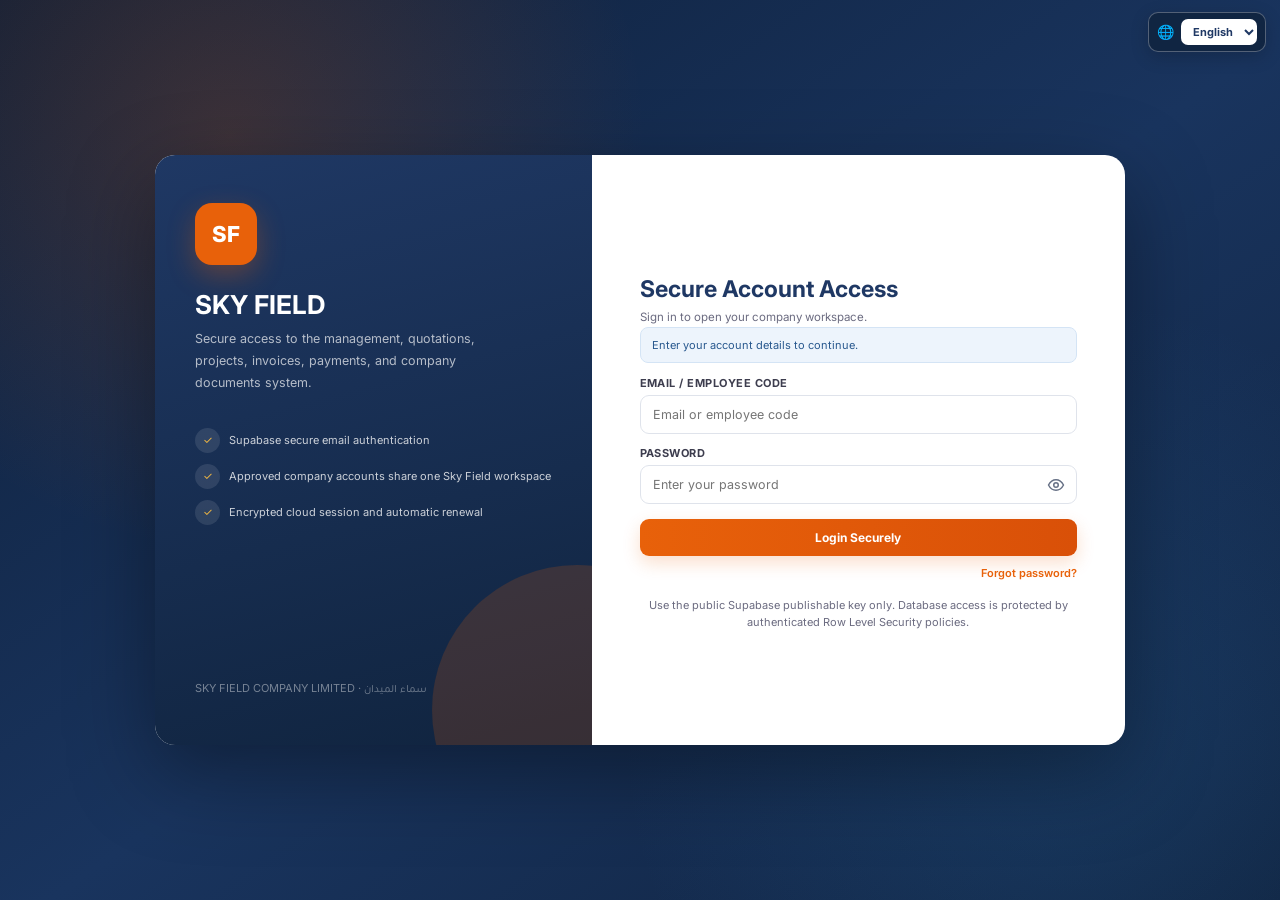
==== commit adb34725: "Team overview: site days split into inside and outside Riyadh (screen and PDF) Co-Authored-By: Claud" ====
--- a/attendance-module.html
+++ b/attendance-module.html
@@ -1,4 +1,4 @@
-<!doctype html><html lang="ar" dir="rtl" translate="no"><meta charset="utf-8"><meta name="google" content="notranslate"><script>if(window===window.top){location.replace('index.html'+location.hash)}</script><link rel="preconnect" href="https://fonts.googleapis.com"><link rel="preconnect" href="https://fonts.gstatic.com" crossorigin><link rel="stylesheet" href="https://fonts.googleapis.com/css2?family=Inter:wght@400;500;600;700;800&family=Tajawal:wght@400;500;700;800&display=swap"><link rel="stylesheet" href="accounting.css?v=20261023-theme"><link rel="stylesheet" href="team.css?v=20261028-quick"><meta name="viewport" content="width=device-width,initial-scale=1"><title>Sky Field | الحضور والمصروفات</title><link rel="stylesheet" href="theme.css?v=20261030-design"><script src="supabase-js-2.117.2.js"></script><style>
+<!doctype html><html lang="ar" dir="rtl" translate="no"><meta charset="utf-8"><meta name="google" content="notranslate"><script>if(window===window.top){location.replace('index.html'+location.hash)}</script><link rel="preconnect" href="https://fonts.googleapis.com"><link rel="preconnect" href="https://fonts.gstatic.com" crossorigin><link rel="stylesheet" href="https://fonts.googleapis.com/css2?family=Inter:wght@400;500;600;700;800&family=Tajawal:wght@400;500;700;800&display=swap"><link rel="stylesheet" href="accounting.css?v=20261023-theme"><link rel="stylesheet" href="team.css?v=20261125-overview"><meta name="viewport" content="width=device-width,initial-scale=1"><title>Sky Field | الحضور والمصروفات</title><link rel="stylesheet" href="theme.css?v=20261030-design"><script src="supabase-js-2.117.2.js"></script><style>
 :root{--navy:#162c49;--blue:#1f3864;--orange:#E8610A;--muted:#758299;--line:#e1e7f0}*{box-sizing:border-box}html{scroll-behavior:smooth}body{margin:0;background:#F5F5FA;color:#1A1A2E;font:14px 'Inter','Tajawal',sans-serif}aside{position:fixed;inset-block:0;inset-inline-start:0;width:232px;background:var(--navy);color:white;padding:28px 18px;display:flex;flex-direction:column;gap:12px}.brand{display:flex;align-items:center;gap:12px;padding-bottom:25px;border-bottom:1px solid #ffffff1a}.brand-icon{display:grid;place-items:center;background:var(--orange);width:44px;height:44px;border-radius:13px;font:bold 20px 'Inter','Tajawal',sans-serif}.brand small{display:block;color:#b5c2d6;font-size:11px;margin-top:5px}.nav-title{font-size:11px;letter-spacing:1.5px;color:#91a2ba;margin:22px 10px 4px}aside a{padding:13px;border-radius:9px;text-decoration:none;color:#c8d4e5;display:block}aside a.active{background:var(--orange);color:white;font-weight:bold}aside a:hover{background:#ffffff14}aside a.active:hover{background:#d85b00}.aside-bottom{margin-top:auto;border-top:1px solid #ffffff1a;padding-top:20px;font-size:12px;color:#a7b8cd}.workspace{margin-inline-start:232px}header{height:76px;background:white;border-bottom:3px solid var(--orange);padding:14px 32px;display:flex;justify-content:space-between;align-items:center;gap:16px}header b{font-size:16px;color:var(--blue)}header small{display:block;margin-top:5px}header label{display:flex;align-items:center;gap:10px;font-size:11px}header select{width:110px;margin:0;padding:8px}main{max-width:1240px;margin:auto;padding:28px 32px}h1{font-size:27px;margin:0 0 9px;color:var(--blue)}.intro{margin-bottom:24px}.intro p{margin:0;color:var(--muted);line-height:1.8}section{background:white;border:1px solid var(--line);border-radius:13px;padding:24px;margin-bottom:20px;box-shadow:0 3px 12px #1f386405}h2{font-size:18px;color:var(--blue);margin:0 0 22px}h3{font-size:15px;color:var(--blue);margin:24px 0 14px}.grid{display:grid;grid-template-columns:repeat(auto-fit,minmax(210px,1fr));gap:18px;align-items:end}label{display:block;font-size:12px;font-weight:500}input,select,textarea,button{font:inherit;padding:11px 12px;border:1px solid #cfd9e7;border-radius:7px;width:100%;margin-top:8px;background:white;color:#203652}input:focus,select:focus,textarea:focus{outline:2px solid #ee650040;border-color:var(--orange)}textarea{min-height:42px;resize:vertical}button{background:var(--orange);color:white;border:0;cursor:pointer;font-weight:bold}button:hover{filter:brightness(.96)}button:disabled{opacity:.5;cursor:wait}form>button{width:auto;min-width:210px;margin-top:22px}input[type=checkbox]{width:18px;height:18px;accent-color:var(--orange);margin:0;flex-shrink:0}a{color:inherit}small{color:var(--muted);line-height:1.8}table{border-collapse:collapse;width:100%;min-width:800px;font-size:12px}td,th{padding:14px 10px;text-align:start;border-bottom:1px solid var(--line)}th{background:#f6f8fb;font-weight:600;color:#657891}.scroll{overflow:auto}.sec-card-banner{margin:0 0 14px;padding:12px 14px;border-radius:8px;background:#fff2d8;border:1px solid #f4d69f;color:#7a4a00;font-weight:700;line-height:1.8}.sec-card-banner.urgent{background:#fde8e8;border-color:#f3b4b4;color:#9b1c1c}.sec-card-help{font-size:12px;color:#5b6b7c}#message{position:sticky;top:8px;background:#fff2d8;border:1px solid #f4d69f;border-radius:8px;padding:14px;z-index:2;line-height:1.8}button.secondary{background:#eaf0f7;color:var(--blue)}[hidden]{display:none!important}.pill{background:#edf3fa;border-radius:7px;padding:12px;text-align:center;font-size:12px}#logout{width:auto;margin:0;justify-self:end}.actions{display:flex;gap:6px}#estimate{background:#f6f8fc;border-inline-start:3px solid var(--orange);padding:14px;border-radius:5px}.toggle{display:flex;align-items:center;gap:12px;padding:15px;border:1px solid var(--line);border-radius:8px;cursor:pointer;min-height:46px}.toggle:has(input:checked){background:#fff6ee;border-color:#f1c7a4}.toggle strong{display:block;font-size:14px}.toggle small{display:block;margin-top:4px}#expenseDetails{margin-top:24px}.live-update-bar{display:flex;align-items:center;justify-content:space-between;gap:10px;margin:8px 0 12px;padding:9px 12px;border:1px solid #f5c38f;background:#fff6ee;border-radius:9px;font-size:13px;font-weight:600;color:#9a3412}.live-update-bar.done{border-color:#bbf7d0;background:#f0fdf4;color:#15803d}.live-update-bar button{width:auto;padding:6px 12px;font-size:12px}/* Projects available to engineers: one row per project, no inner scroll box */
 .pc-tools{display:flex;flex-wrap:wrap;gap:10px 16px;align-items:flex-end;margin:14px 0 10px}
 .pc-search{flex:1 1 280px;margin:0}
@@ -121,7 +121,7 @@
  <div id="monthProjectSummary" class="month-summary" aria-live="polite"></div>
  <div class="period-heading"><h3>الفترات المسجلة</h3><span id="periodCount" class="period-count"></span></div>
  <p><small>يمكن تعديل الفترة أو مسحها قبل الاعتماد. الفترة التي تحتوي أيامًا معتمدة تكون مقفولة.</small></p><p><small>الفترة المرفوضة: عدّلها حسب سبب الرفض ثم احفظها لتُرسل للاعتماد من جديد.</small></p>
- <div class="scroll"><table class="period-table"><thead><tr><th>الفترة</th><th>المشروع / الحالة</th><th>عدد الأيام</th><th>إضافي / يوم</th><th>الاعتماد</th><th>إجراءات</th></tr></thead><tbody id="monthEntryRows"></tbody></table></div>
+ <div class="scroll"><table class="period-table"><thead><tr><th>الفترة</th><th>المشروع / الحالة</th><th>عدد الأيام</th><th>البدل</th><th>إضافي / يوم</th><th>الاعتماد</th><th>إجراءات</th></tr></thead><tbody id="monthEntryRows"></tbody></table></div>
  <div class="export-bar"><label hidden>حالة التصدير<select id="quickExportReview"><option value="all">كل الحالات المسجلة — مسودة</option><option value="approved" selected>المعتمد فقط</option></select></label><button id="quickTimesheet" type="button">تنزيل التايم شيت (Excel)</button><button hidden id="timesheetOptions" type="button" class="secondary">خيارات التايم شيت</button><small>ملف Excel واحد لكل المشاريع، من الحضور المعتمد فقط، مع تفاصيل كل يوم وإجمالي الساعات.</small></div>
 </section>
 <section id="expenseSection" role="tabpanel" aria-labelledby="tabExpenses" tabindex="0" hidden><div id="expenseDetails"><h2>طلب تعويض مصروف</h2><p><small>سجّل الفاتورة مرة واحدة. بدل السكن وتعويض فاتورة السكن لنفس الفترة يحتاجان مراجعة الإدارة قبل الاعتماد.</small></p><form id="expenseForm"><div class="grid"><label>التاريخ<input name="day" type="date" required></label><label>المشروع / مصروف عام<select name="project_id"></select></label><label>نوع المصروف<select name="category"><option value="housing_invoice">فاتورة سكن</option><option value="housing_allowance">بدل سكن</option><option value="fuel">بنزين</option><option value="transport">انتقالات</option><option value="extra">بدل إضافي</option><option value="other">أخرى</option></select></label><label>المبلغ — ريال<input name="amount" type="number" min="0.01" step="0.01" required></label><label>رقم الفاتورة<input name="invoice_no" required maxlength="60" autocomplete="off" dir="auto"></label><label>السبب / الفترة<textarea name="description" required maxlength="1000"></textarea></label><label>فاتورة إلزامية — PDF / JPG / PNG حتى 5MB<input name="receipt" type="file" required accept="image/jpeg,image/png,application/pdf"></label></div><button>إرسال المصروف للاعتماد</button></form></div></section>
@@ -134,7 +134,7 @@
 <div id="editEngineerPanel" class="range-box" hidden><div class="section-heading"><h3 id="editEngineerTitle">تعديل بيانات المهندس والبدلات</h3><button id="cancelEditEngineer" type="button" class="secondary">إغلاق</button></div><form id="memberForm"><div class="grid"><input name="user_id" type="hidden" required><label>كود الموظف<input name="engineer_id" required readonly></label><label>اسم المهندس<input name="name" required></label></div><h3>بطاقة SEC والتذكير</h3><div class="grid"><label>رقم بطاقة SEC<input name="sec_card_no" maxlength="50" dir="ltr" autocomplete="off"></label><label>تاريخ انتهاء البطاقة<input name="sec_card_expiry" type="date" min="2000-01-01"></label><p id="secCardManaged" class="sec-card-help" hidden>بطاقة SEC لهذا المهندس تُدار من قسم «الأجهزة والعُهد» (التجديد والتسليم).</p><label>البريد الإلكتروني للتذكير<input name="contact_email" type="email" maxlength="254" dir="ltr" autocomplete="off" placeholder="name@example.com"></label></div><p class="sec-card-help">يصل المهندس بريد تذكير قبل انتهاء البطاقة بـ 15 يومًا ثم 10 أيام ثم يوم الانتهاء، مع نسخة للإدارة. اترك البريد فارغًا لإيقاف التذكير.</p><div id="supplementalEngineer" class="sf-extra-details" hidden><h3>بيانات الراتب — تُدخل مرة واحدة</h3><div class="grid"><label>الراتب الأساسي الشهري (ريال)<input id="extra-monthly" type="number" min="0" step="0.01" value="0"></label><label>بدل السكن والنقل<input id="extra-housing-transport" type="number" min="0" step="0.01" value="0"></label><label>بدل السيارة<input id="extra-car-allowance" type="number" min="0" step="0.01" value="0"></label><label>بدل داخل الرياض / يوم<input name="inside_rate" type="number" min="0" step="0.01" required></label><label>بدل خارج الرياض / يوم<input name="outside_rate" type="number" min="0" step="0.01" required></label><label>سعر الساعة الإضافية<input name="overtime_rate" type="number" min="0" step="0.01" required></label></div><p>الراتب الثابت = الأساسي + السكن والتنقل + السيارة. يُحسب على 30 يومًا مع خصم الغياب والإجازة غير المدفوعة. بدل الموقع والإضافي من الحضور المعتمد فقط.</p><h3>بيانات الوظيفة</h3><div class="grid"><label>الجنسية<input id="extra-nationality" placeholder="مثال: مصري"></label><label>رقم الإقامة / الهوية<input id="extra-iqama" placeholder="رقم الهوية"></label><label>المهنة<input id="extra-profession" placeholder="مثال: مهندس اختبارات"></label><label>التخصص<select id="extra-specialization"><option value="Protection">الحماية</option><option value="Testing & Commissioning">الاختبار والتشغيل</option><option value="Transformer">المحولات</option><option value="Switchgear">لوحات التوزيع</option><option value="Cable Testing">اختبار الكابلات</option><option value="Solar">الطاقة الشمسية</option><option value="Technician">فني</option><option value="Project Management">إدارة المشاريع</option><option value="Other">أخرى</option></select></label><label>تصنيف التصريح (LOA)<select id="extra-loa"><option value="Non-LOA">بدون تصريح</option><option value="C1">C1</option><option value="C2">C2</option></select></label><label>نوع التوظيف<select id="extra-employment"><option value="Company Employee">موظف بالشركة</option><option value="Rental Engineer">مهندس مؤجَّر</option><option value="Freelancer">عمل حر</option></select></label><label>حالة التوفر<select id="extra-status"><option value="available">متاح</option><option value="assigned">مكلَّف بمشروع</option><option value="leave">في إجازة</option><option value="unavailable">غير متوفر</option></select></label><label>ملاحظات<textarea id="extra-notes" rows="3" placeholder="التوفر والخبرة وملاحظات المستندات…"></textarea></label></div></div><button>حفظ المهندس والبدلات</button></form>
 <p><small>كود الدخول ثابت. أسعار بدل الموقع والإضافي الجديدة تسري على تسجيلات الحضور الجديدة. حدّث كشف الرواتب المسودة بعد تعديل الراتب.</small></p>
 <details id="engineerPasswordPanel"><summary>تغيير كلمة مرور المهندس</summary><form id="engineerPasswordForm"><label>كلمة المرور الجديدة — 8 أرقام أو أكثر<input name="password" type="password" minlength="8" pattern="[0-9]{8,}" inputmode="numeric" required autocomplete="new-password" title="8 أرقام على الأقل (0–9)"></label><button>حفظ كلمة المرور الجديدة</button></form></details></div></section><section id="monthlySection" role="tabpanel" aria-labelledby="tabReports" tabindex="0" hidden>
-<details id="adminAttendancePanel" class="range-box" hidden><summary>تسجيل حضور أو غياب أو إجازة لمهندس</summary><form id="adminAttendanceForm"><fieldset id="aaFields"><div class="grid"><label>المهندس<select id="aaEngineer" required></select></label><label>من<input id="aaFrom" type="date" required></label><label>إلى<input id="aaTo" type="date" required></label><label>الحالة<select id="aaStatus"><option value="site">عمل بالموقع</option><option value="office">المكتب — بدون بدل موقع</option><option value="leave">إجازة</option><option value="absent">غياب</option></select></label><label id="aaProjectLabel">المشروع<select id="aaProject"></select></label><label id="aaOvertimeLabel">ساعات إضافية لكل يوم<input id="aaOvertime" type="number" min="0" max="16" step="0.25" value="0"></label><label id="aaLeaveLabel" hidden>نوع الإجازة<select id="aaLeave"><option value="annual">سنوية</option><option value="sick">مرضية</option><option value="emergency">طارئة</option><option value="unpaid">بدون راتب</option></select></label></div><label class="check"><input id="aaFriday" type="checkbox">تشمل الجمعة</label><label>سبب التسجيل / التعديل<textarea id="aaNote" maxlength="500" rows="2" required></textarea></label><p>التسجيل الإداري يُعتمد مباشرة. راجع الأيام المسجلة قبل الحفظ.</p><button id="aaPreview" type="button" class="secondary">معاينة الأيام</button></fieldset><div id="aaPreviewPanel" hidden><div id="aaSummary"></div><div class="scroll"><table><thead><tr><th>التاريخ</th><th>الحالة الحالية</th><th>الحالة الجديدة</th></tr></thead><tbody id="aaRows"></tbody></table></div><label id="aaReplaceLabel" class="check" hidden><input id="aaReplace" type="checkbox">أوافق على استبدال الحالات المسجلة للأيام المعروضة</label><button id="aaSave" type="submit" disabled>حفظ واعتماد الأيام</button></div><p id="aaMessage" role="status" aria-live="polite"></p></form></details>
+<details id="adminAttendancePanel" class="range-box" hidden><summary>تسجيل حضور أو غياب أو إجازة لمهندس</summary><form id="adminAttendanceForm"><fieldset id="aaFields"><div class="grid"><label>المهندس<select id="aaEngineer" required></select></label><label>من<input id="aaFrom" type="date" required></label><label>إلى<input id="aaTo" type="date" required></label><label>الحالة<select id="aaStatus"><option value="site">عمل بالموقع</option><option value="office">المكتب — بدون بدل موقع</option><option value="leave">إجازة</option><option value="absent">غياب</option><option value="delete">مسح الأيام المسجلة</option></select></label><label id="aaProjectLabel">المشروع<select id="aaProject"></select></label><label id="aaOvertimeLabel">ساعات إضافية لكل يوم<input id="aaOvertime" type="number" min="0" max="16" step="0.25" value="0"></label><label id="aaLeaveLabel" hidden>نوع الإجازة<select id="aaLeave"><option value="annual">سنوية</option><option value="sick">مرضية</option><option value="emergency">طارئة</option><option value="unpaid">بدون راتب</option></select></label></div><label class="check"><input id="aaFriday" type="checkbox">تشمل الجمعة</label><label>سبب التسجيل / التعديل<textarea id="aaNote" maxlength="500" rows="2" required></textarea></label><p>التسجيل الإداري يُعتمد مباشرة. راجع الأيام المسجلة قبل الحفظ.</p><button id="aaPreview" type="button" class="secondary">معاينة الأيام</button></fieldset><div id="aaPreviewPanel" hidden><div id="aaSummary"></div><div class="scroll"><table><thead><tr><th>التاريخ</th><th>الحالة الحالية</th><th>الحالة الجديدة</th></tr></thead><tbody id="aaRows"></tbody></table></div><label id="aaReplaceLabel" class="check" hidden><input id="aaReplace" type="checkbox">أوافق على استبدال الحالات المسجلة للأيام المعروضة</label><button id="aaSave" type="submit" disabled>حفظ واعتماد الأيام</button></div><p id="aaMessage" role="status" aria-live="polite"></p></form></details>
 <div id="leaderReviewTabs" class="leader-review-tabs" role="group" aria-label="حالة الحضور واعتماد الفريق" hidden>
 <button type="button" id="leaderOwnTab" class="active" aria-pressed="true">حالة التايم شيت الخاصة بي</button>
 <button type="button" id="leaderTeamTab" aria-pressed="false">اعتماد فريق المشروع</button>
@@ -144,7 +144,7 @@
 <label hidden>رقم أمر الشراء / الملف<input id="timesheetPO"></label><label hidden>إعداد بواسطة<input id="timesheetPrepared"></label><label>ساعات العمل العادية / يوم<input id="timesheetHours" type="number" min="0.25" max="24" step="0.25" value="8"></label><label>معامل الإضافي العادي<input id="timesheetNormalFactor" type="number" min="0" max="10" step="0.25" value="1.5"></label><label>معامل إضافي الجمعة<input id="timesheetFridayFactor" type="number" min="0" max="10" step="0.25" value="2"></label>
 <label hidden>مهندس سكاي فيلد — التوقيع<input id="timesheetSignature"></label><label hidden>مهندس العميل — التوقيع<input id="timesheetClientSignature"></label><label hidden>مدير المشروع — التوقيع<input id="timesheetManagerSignature"></label>
 </div><div class="toolbar"><button type="button" id="timesheetOne">تنزيل Excel للمهندس</button><button type="button" id="timesheetAll" class="secondary" hidden>تنزيل الجميع ZIP</button></div></details>
-<div id="teamOverview" class="team-overview" hidden><p id="teamOverviewSummary" class="ov-summary" aria-live="polite"></p><div class="ov-legend"><span class="ov-key approved">معتمد</span><span class="ov-key pending">بانتظار الاعتماد</span><span class="ov-key rejected">مرفوض</span><span class="ov-key missing">غير مسجّل</span><span class="ov-key friday">جمعة / لم يأتِ بعد</span><span class="ov-note">الحرف داخل اليوم: م موقع · ك مكتب · ج إجازة · غ غياب</span></div><div class="ov-scroll"><table id="teamOverviewTable" class="ov-table"></table></div></div><div id="periodBulkBar" class="period-bulkbar" role="region" aria-live="polite" hidden><span id="periodBulkInfo"></span><button type="button" id="periodBulkAll" class="secondary">تحديد كل المعروض</button><button type="button" id="periodBulkClear" class="secondary">إلغاء التحديد</button><button type="button" id="periodBulkApprove">اعتماد المحدد</button></div><p id="summary"></p><div class="scroll"><table><thead><tr id="approvalTableHead"></tr></thead><tbody id="rows"></tbody></table></div><div id="exportTools" class="export-tools" hidden><h3>تصدير</h3></div></div>
+<div id="teamOverview" class="team-overview" hidden><div class="ov-head"><p id="teamOverviewSummary" class="ov-summary" aria-live="polite"></p><button type="button" id="teamOverviewPdf" class="secondary">تصدير PDF</button></div><div class="ov-legend"><span class="ov-key approved">معتمد</span><span class="ov-key pending">بانتظار الاعتماد</span><span class="ov-key rejected">مرفوض</span><span class="ov-key missing">غير مسجّل</span><span class="ov-key friday">جمعة / لم يأتِ بعد</span><span class="ov-note">الحرف داخل اليوم: م موقع · ك مكتب · ج إجازة · غ غياب</span></div><div class="ov-scroll"><table id="teamOverviewTable" class="ov-table"></table></div></div><div id="periodBulkBar" class="period-bulkbar" role="region" aria-live="polite" hidden><span id="periodBulkInfo"></span><button type="button" id="periodBulkAll" class="secondary">تحديد كل المعروض</button><button type="button" id="periodBulkClear" class="secondary">إلغاء التحديد</button><button type="button" id="periodBulkApprove">اعتماد المحدد</button></div><p id="summary"></p><div class="scroll"><table><thead><tr id="approvalTableHead"></tr></thead><tbody id="rows"></tbody></table></div><div id="exportTools" class="export-tools" hidden><h3>تصدير</h3></div></div>
 <div id="teamApprovalContent" hidden>
 <h2>اعتماد التايم شيت لفريق المشروع</h2><p><small>تظهر هنا الفترات الخاصة بالمشاريع المسندة لك فقط. لا يمكنك اعتماد حضورك الشخصي أو المصروفات أو المرتبات.</small></p>
 <div class="grid team-filters">
@@ -174,4 +174,4 @@
 </dialog>
 <details id="acctSetup" hidden><summary>إدارة حسابات المحاسبين</summary><p>يرى المحاسب المصروفات المعتمدة ومرفقاتها فقط، ويطبعها ويسجل تجهيزها وسدادها. يمكنه التعليق وطلب التصحيح أو إلغاء غير المسدد بسبب مكتوب. لا يغيّر المبلغ ولا يرى الرواتب أو فواتير العملاء أو إعدادات الإدارة.</p><p><button type="button" id="acctAddAccount">إضافة محاسب — صفحة المستخدمين</button></p><div class="scroll"><table><thead><tr><th>الاسم</th><th>البريد الإلكتروني</th><th>الحالة</th><th>إجراءات</th></tr></thead><tbody id="acctAccounts"></tbody></table></div></details>
 <details><summary>تغيير كلمة المرور</summary><form id="acctPasswordForm"><label>كلمة المرور الجديدة — 8 أحرف على الأقل<input name="password" type="password" required minlength="8" maxlength="128" autocomplete="new-password" dir="ltr"></label><button type="submit">حفظ كلمة المرور</button></form></details>
-</section></div></main></div><script src="fflate-0.8.3.js"></script><script src="timesheet-export.js?v=20261025-absence"></script><script src="accounting.js?v=20261102-invoice"></script><script src="attendance.js?v=20261104-labels"></script><script src="admin-attendance.js?v=20261031-attend"></script><script src="accounting-export.js?v=20261022-team-ui"></script><script src="attendance-live.js?v=20261017-live2"></script><script src="unified-module.js?v=20261031-confirm2"></script><script src="password-eye.js?v=20261108-eye"></script></body></html>
+</section></div></main></div><script src="fflate-0.8.3.js"></script><script src="timesheet-export.js?v=20261025-absence"></script><script src="accounting.js?v=20261124-filters"></script><script src="attendance.js?v=20261125-riyadh"></script><script src="admin-attendance.js?v=20261125-delete"></script><script src="accounting-export.js?v=20261022-team-ui"></script><script src="attendance-live.js?v=20261017-live2"></script><script src="unified-module.js?v=20261031-confirm2"></script><script src="password-eye.js?v=20261108-eye"></script></body></html>
--- a/team.css
+++ b/team.css
@@ -83,3 +83,10 @@
 /* Pending periods in months other than the one shown */
 .ap-elsewhere{grid-column:1/-1;display:flex;flex-wrap:wrap;align-items:center;gap:6px 8px;padding:8px 12px;border-radius:10px;background:#fff8ec;border:1px solid #f1d39b;font-size:13px;color:#7a4b00}
 .ap-elsewhere button{width:auto;min-width:0;margin:0;padding:6px 12px;font-size:12.5px}
+/* Days by type (site / office / absent) before the approval counts; a divider on each side of the group. */
+.ov-total.ov-kind{color:#1f3b5c;background:#f3f7fb}
+.ov-total.ov-kind.absent{color:#a02a26}
+.ov-total.ov-kind-first{border-inline-start:2px solid #c9d4e2}
+.ov-total.ov-kind-last{border-inline-start:2px solid #c9d4e2}
+.ov-head{display:flex;align-items:center;justify-content:space-between;gap:10px;flex-wrap:wrap}
+.ov-head .ov-summary{margin:6px 0}
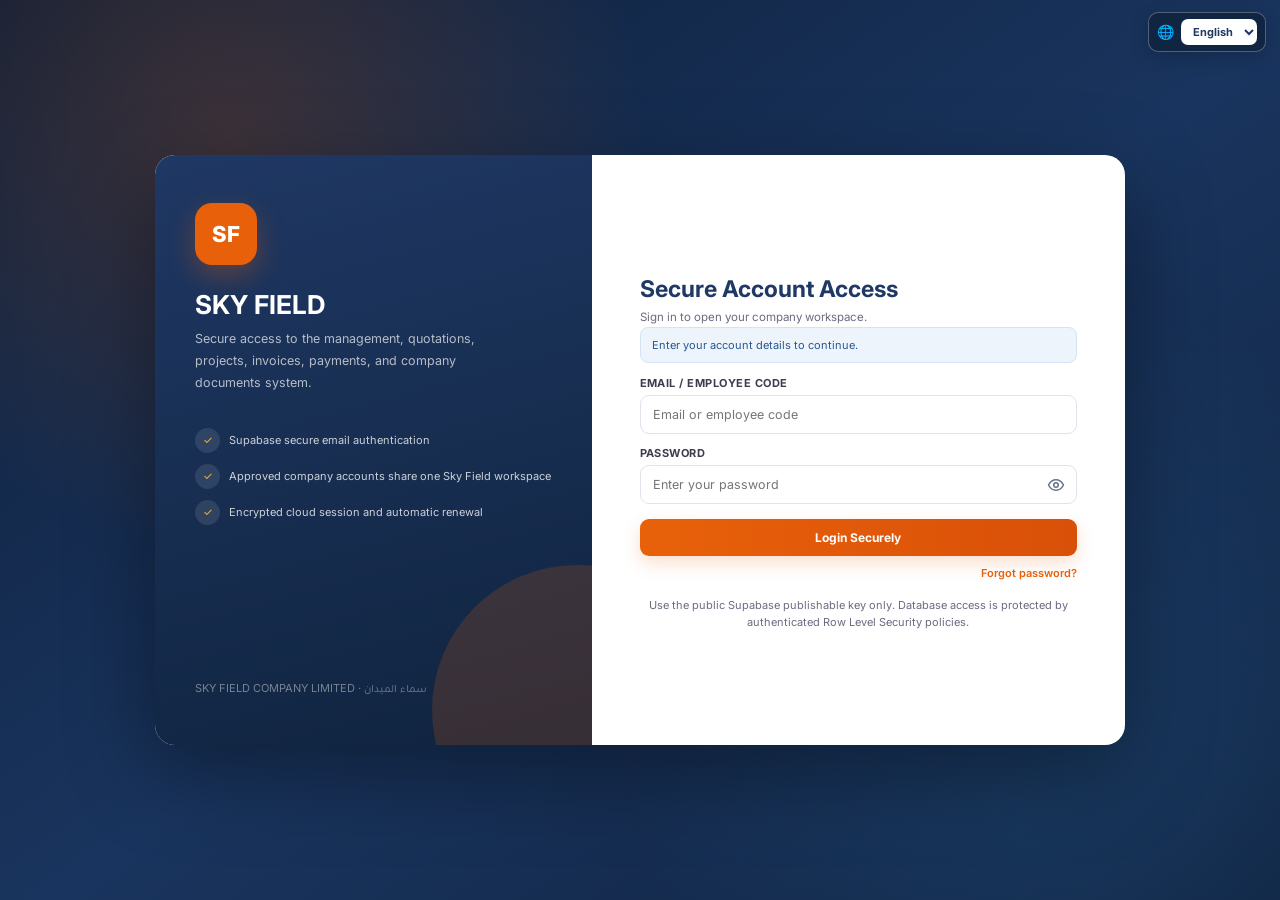
==== commit 3216cbc0: "Team overview: day letters show inside (د / I) and outside (خ / E) Riyadh; legend updated Co-Authore" ====
--- a/attendance-module.html
+++ b/attendance-module.html
@@ -144,7 +144,7 @@
 <label hidden>رقم أمر الشراء / الملف<input id="timesheetPO"></label><label hidden>إعداد بواسطة<input id="timesheetPrepared"></label><label>ساعات العمل العادية / يوم<input id="timesheetHours" type="number" min="0.25" max="24" step="0.25" value="8"></label><label>معامل الإضافي العادي<input id="timesheetNormalFactor" type="number" min="0" max="10" step="0.25" value="1.5"></label><label>معامل إضافي الجمعة<input id="timesheetFridayFactor" type="number" min="0" max="10" step="0.25" value="2"></label>
 <label hidden>مهندس سكاي فيلد — التوقيع<input id="timesheetSignature"></label><label hidden>مهندس العميل — التوقيع<input id="timesheetClientSignature"></label><label hidden>مدير المشروع — التوقيع<input id="timesheetManagerSignature"></label>
 </div><div class="toolbar"><button type="button" id="timesheetOne">تنزيل Excel للمهندس</button><button type="button" id="timesheetAll" class="secondary" hidden>تنزيل الجميع ZIP</button></div></details>
-<div id="teamOverview" class="team-overview" hidden><div class="ov-head"><p id="teamOverviewSummary" class="ov-summary" aria-live="polite"></p><button type="button" id="teamOverviewPdf" class="secondary">تصدير PDF</button></div><div class="ov-legend"><span class="ov-key approved">معتمد</span><span class="ov-key pending">بانتظار الاعتماد</span><span class="ov-key rejected">مرفوض</span><span class="ov-key missing">غير مسجّل</span><span class="ov-key friday">جمعة / لم يأتِ بعد</span><span class="ov-note">الحرف داخل اليوم: م موقع · ك مكتب · ج إجازة · غ غياب</span></div><div class="ov-scroll"><table id="teamOverviewTable" class="ov-table"></table></div></div><div id="periodBulkBar" class="period-bulkbar" role="region" aria-live="polite" hidden><span id="periodBulkInfo"></span><button type="button" id="periodBulkAll" class="secondary">تحديد كل المعروض</button><button type="button" id="periodBulkClear" class="secondary">إلغاء التحديد</button><button type="button" id="periodBulkApprove">اعتماد المحدد</button></div><p id="summary"></p><div class="scroll"><table><thead><tr id="approvalTableHead"></tr></thead><tbody id="rows"></tbody></table></div><div id="exportTools" class="export-tools" hidden><h3>تصدير</h3></div></div>
+<div id="teamOverview" class="team-overview" hidden><div class="ov-head"><p id="teamOverviewSummary" class="ov-summary" aria-live="polite"></p><button type="button" id="teamOverviewPdf" class="secondary">تصدير PDF</button></div><div class="ov-legend"><span class="ov-key approved">معتمد</span><span class="ov-key pending">بانتظار الاعتماد</span><span class="ov-key rejected">مرفوض</span><span class="ov-key missing">غير مسجّل</span><span class="ov-key friday">جمعة / لم يأتِ بعد</span><span class="ov-note">الحرف داخل اليوم: د موقع داخل الرياض · خ موقع خارج الرياض · ك مكتب · ج إجازة · غ غياب</span></div><div class="ov-scroll"><table id="teamOverviewTable" class="ov-table"></table></div></div><div id="periodBulkBar" class="period-bulkbar" role="region" aria-live="polite" hidden><span id="periodBulkInfo"></span><button type="button" id="periodBulkAll" class="secondary">تحديد كل المعروض</button><button type="button" id="periodBulkClear" class="secondary">إلغاء التحديد</button><button type="button" id="periodBulkApprove">اعتماد المحدد</button></div><p id="summary"></p><div class="scroll"><table><thead><tr id="approvalTableHead"></tr></thead><tbody id="rows"></tbody></table></div><div id="exportTools" class="export-tools" hidden><h3>تصدير</h3></div></div>
 <div id="teamApprovalContent" hidden>
 <h2>اعتماد التايم شيت لفريق المشروع</h2><p><small>تظهر هنا الفترات الخاصة بالمشاريع المسندة لك فقط. لا يمكنك اعتماد حضورك الشخصي أو المصروفات أو المرتبات.</small></p>
 <div class="grid team-filters">
@@ -174,4 +174,4 @@
 </dialog>
 <details id="acctSetup" hidden><summary>إدارة حسابات المحاسبين</summary><p>يرى المحاسب المصروفات المعتمدة ومرفقاتها فقط، ويطبعها ويسجل تجهيزها وسدادها. يمكنه التعليق وطلب التصحيح أو إلغاء غير المسدد بسبب مكتوب. لا يغيّر المبلغ ولا يرى الرواتب أو فواتير العملاء أو إعدادات الإدارة.</p><p><button type="button" id="acctAddAccount">إضافة محاسب — صفحة المستخدمين</button></p><div class="scroll"><table><thead><tr><th>الاسم</th><th>البريد الإلكتروني</th><th>الحالة</th><th>إجراءات</th></tr></thead><tbody id="acctAccounts"></tbody></table></div></details>
 <details><summary>تغيير كلمة المرور</summary><form id="acctPasswordForm"><label>كلمة المرور الجديدة — 8 أحرف على الأقل<input name="password" type="password" required minlength="8" maxlength="128" autocomplete="new-password" dir="ltr"></label><button type="submit">حفظ كلمة المرور</button></form></details>
-</section></div></main></div><script src="fflate-0.8.3.js"></script><script src="timesheet-export.js?v=20261025-absence"></script><script src="accounting.js?v=20261124-filters"></script><script src="attendance.js?v=20261125-riyadh"></script><script src="admin-attendance.js?v=20261125-delete"></script><script src="accounting-export.js?v=20261022-team-ui"></script><script src="attendance-live.js?v=20261017-live2"></script><script src="unified-module.js?v=20261031-confirm2"></script><script src="password-eye.js?v=20261108-eye"></script></body></html>
+</section></div></main></div><script src="fflate-0.8.3.js"></script><script src="timesheet-export.js?v=20261025-absence"></script><script src="accounting.js?v=20261124-filters"></script><script src="attendance.js?v=20261125-letters"></script><script src="admin-attendance.js?v=20261125-delete"></script><script src="accounting-export.js?v=20261022-team-ui"></script><script src="attendance-live.js?v=20261017-live2"></script><script src="unified-module.js?v=20261031-confirm2"></script><script src="password-eye.js?v=20261108-eye"></script></body></html>
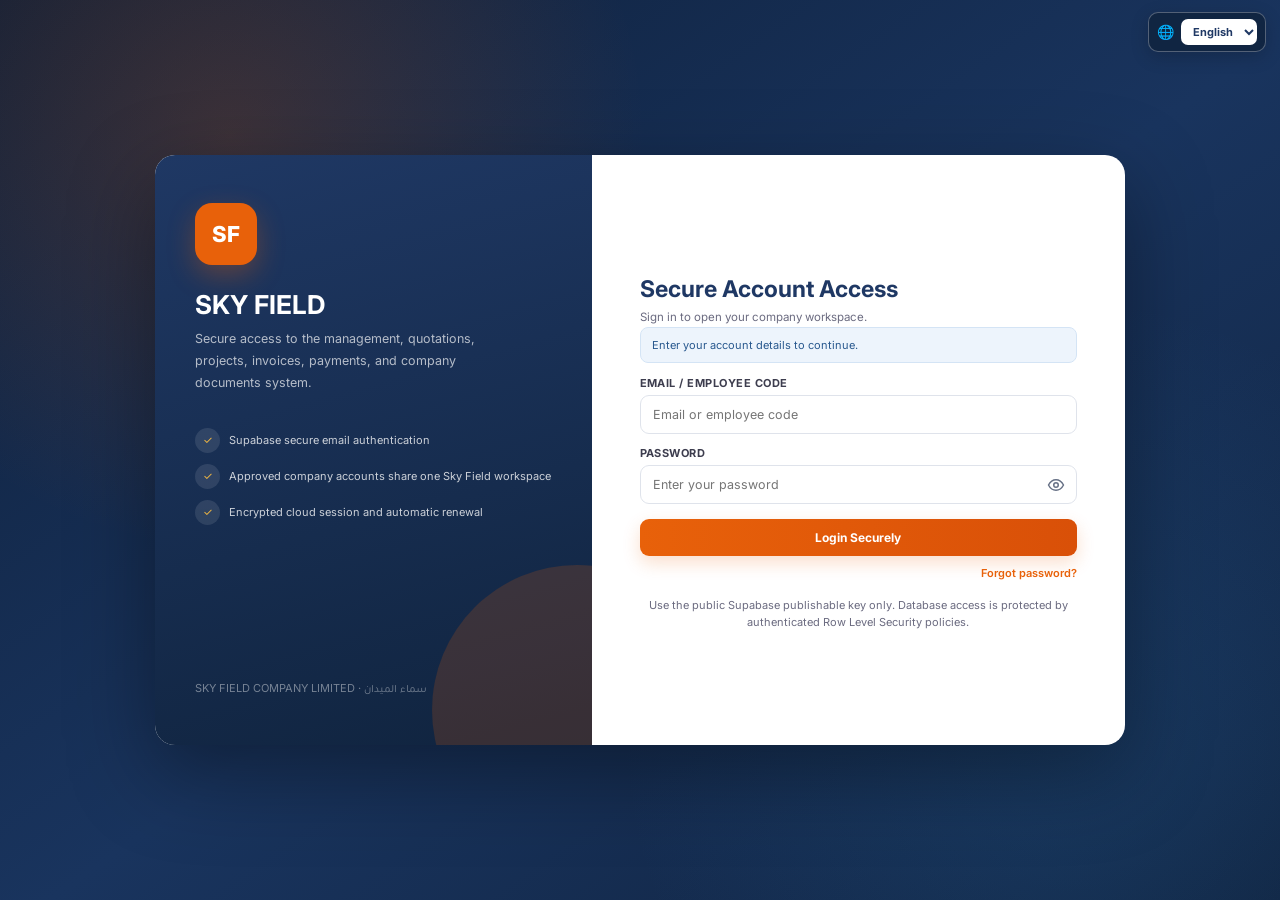
==== commit 8949e361: "Team overview: colour by approval or by day type (switch, legend, PDF), remembered on the device Co-" ====
--- a/attendance-module.html
+++ b/attendance-module.html
@@ -1,4 +1,4 @@
-<!doctype html><html lang="ar" dir="rtl" translate="no"><meta charset="utf-8"><meta name="google" content="notranslate"><script>if(window===window.top){location.replace('index.html'+location.hash)}</script><link rel="preconnect" href="https://fonts.googleapis.com"><link rel="preconnect" href="https://fonts.gstatic.com" crossorigin><link rel="stylesheet" href="https://fonts.googleapis.com/css2?family=Inter:wght@400;500;600;700;800&family=Tajawal:wght@400;500;700;800&display=swap"><link rel="stylesheet" href="accounting.css?v=20261023-theme"><link rel="stylesheet" href="team.css?v=20261125-overview"><meta name="viewport" content="width=device-width,initial-scale=1"><title>Sky Field | الحضور والمصروفات</title><link rel="stylesheet" href="theme.css?v=20261030-design"><script src="supabase-js-2.117.2.js"></script><style>
+<!doctype html><html lang="ar" dir="rtl" translate="no"><meta charset="utf-8"><meta name="google" content="notranslate"><script>if(window===window.top){location.replace('index.html'+location.hash)}</script><link rel="preconnect" href="https://fonts.googleapis.com"><link rel="preconnect" href="https://fonts.gstatic.com" crossorigin><link rel="stylesheet" href="https://fonts.googleapis.com/css2?family=Inter:wght@400;500;600;700;800&family=Tajawal:wght@400;500;700;800&display=swap"><link rel="stylesheet" href="accounting.css?v=20261023-theme"><link rel="stylesheet" href="team.css?v=20261126-colours"><meta name="viewport" content="width=device-width,initial-scale=1"><title>Sky Field | الحضور والمصروفات</title><link rel="stylesheet" href="theme.css?v=20261030-design"><script src="supabase-js-2.117.2.js"></script><style>
 :root{--navy:#162c49;--blue:#1f3864;--orange:#E8610A;--muted:#758299;--line:#e1e7f0}*{box-sizing:border-box}html{scroll-behavior:smooth}body{margin:0;background:#F5F5FA;color:#1A1A2E;font:14px 'Inter','Tajawal',sans-serif}aside{position:fixed;inset-block:0;inset-inline-start:0;width:232px;background:var(--navy);color:white;padding:28px 18px;display:flex;flex-direction:column;gap:12px}.brand{display:flex;align-items:center;gap:12px;padding-bottom:25px;border-bottom:1px solid #ffffff1a}.brand-icon{display:grid;place-items:center;background:var(--orange);width:44px;height:44px;border-radius:13px;font:bold 20px 'Inter','Tajawal',sans-serif}.brand small{display:block;color:#b5c2d6;font-size:11px;margin-top:5px}.nav-title{font-size:11px;letter-spacing:1.5px;color:#91a2ba;margin:22px 10px 4px}aside a{padding:13px;border-radius:9px;text-decoration:none;color:#c8d4e5;display:block}aside a.active{background:var(--orange);color:white;font-weight:bold}aside a:hover{background:#ffffff14}aside a.active:hover{background:#d85b00}.aside-bottom{margin-top:auto;border-top:1px solid #ffffff1a;padding-top:20px;font-size:12px;color:#a7b8cd}.workspace{margin-inline-start:232px}header{height:76px;background:white;border-bottom:3px solid var(--orange);padding:14px 32px;display:flex;justify-content:space-between;align-items:center;gap:16px}header b{font-size:16px;color:var(--blue)}header small{display:block;margin-top:5px}header label{display:flex;align-items:center;gap:10px;font-size:11px}header select{width:110px;margin:0;padding:8px}main{max-width:1240px;margin:auto;padding:28px 32px}h1{font-size:27px;margin:0 0 9px;color:var(--blue)}.intro{margin-bottom:24px}.intro p{margin:0;color:var(--muted);line-height:1.8}section{background:white;border:1px solid var(--line);border-radius:13px;padding:24px;margin-bottom:20px;box-shadow:0 3px 12px #1f386405}h2{font-size:18px;color:var(--blue);margin:0 0 22px}h3{font-size:15px;color:var(--blue);margin:24px 0 14px}.grid{display:grid;grid-template-columns:repeat(auto-fit,minmax(210px,1fr));gap:18px;align-items:end}label{display:block;font-size:12px;font-weight:500}input,select,textarea,button{font:inherit;padding:11px 12px;border:1px solid #cfd9e7;border-radius:7px;width:100%;margin-top:8px;background:white;color:#203652}input:focus,select:focus,textarea:focus{outline:2px solid #ee650040;border-color:var(--orange)}textarea{min-height:42px;resize:vertical}button{background:var(--orange);color:white;border:0;cursor:pointer;font-weight:bold}button:hover{filter:brightness(.96)}button:disabled{opacity:.5;cursor:wait}form>button{width:auto;min-width:210px;margin-top:22px}input[type=checkbox]{width:18px;height:18px;accent-color:var(--orange);margin:0;flex-shrink:0}a{color:inherit}small{color:var(--muted);line-height:1.8}table{border-collapse:collapse;width:100%;min-width:800px;font-size:12px}td,th{padding:14px 10px;text-align:start;border-bottom:1px solid var(--line)}th{background:#f6f8fb;font-weight:600;color:#657891}.scroll{overflow:auto}.sec-card-banner{margin:0 0 14px;padding:12px 14px;border-radius:8px;background:#fff2d8;border:1px solid #f4d69f;color:#7a4a00;font-weight:700;line-height:1.8}.sec-card-banner.urgent{background:#fde8e8;border-color:#f3b4b4;color:#9b1c1c}.sec-card-help{font-size:12px;color:#5b6b7c}#message{position:sticky;top:8px;background:#fff2d8;border:1px solid #f4d69f;border-radius:8px;padding:14px;z-index:2;line-height:1.8}button.secondary{background:#eaf0f7;color:var(--blue)}[hidden]{display:none!important}.pill{background:#edf3fa;border-radius:7px;padding:12px;text-align:center;font-size:12px}#logout{width:auto;margin:0;justify-self:end}.actions{display:flex;gap:6px}#estimate{background:#f6f8fc;border-inline-start:3px solid var(--orange);padding:14px;border-radius:5px}.toggle{display:flex;align-items:center;gap:12px;padding:15px;border:1px solid var(--line);border-radius:8px;cursor:pointer;min-height:46px}.toggle:has(input:checked){background:#fff6ee;border-color:#f1c7a4}.toggle strong{display:block;font-size:14px}.toggle small{display:block;margin-top:4px}#expenseDetails{margin-top:24px}.live-update-bar{display:flex;align-items:center;justify-content:space-between;gap:10px;margin:8px 0 12px;padding:9px 12px;border:1px solid #f5c38f;background:#fff6ee;border-radius:9px;font-size:13px;font-weight:600;color:#9a3412}.live-update-bar.done{border-color:#bbf7d0;background:#f0fdf4;color:#15803d}.live-update-bar button{width:auto;padding:6px 12px;font-size:12px}/* Projects available to engineers: one row per project, no inner scroll box */
 .pc-tools{display:flex;flex-wrap:wrap;gap:10px 16px;align-items:flex-end;margin:14px 0 10px}
 .pc-search{flex:1 1 280px;margin:0}
@@ -144,7 +144,7 @@
 <label hidden>رقم أمر الشراء / الملف<input id="timesheetPO"></label><label hidden>إعداد بواسطة<input id="timesheetPrepared"></label><label>ساعات العمل العادية / يوم<input id="timesheetHours" type="number" min="0.25" max="24" step="0.25" value="8"></label><label>معامل الإضافي العادي<input id="timesheetNormalFactor" type="number" min="0" max="10" step="0.25" value="1.5"></label><label>معامل إضافي الجمعة<input id="timesheetFridayFactor" type="number" min="0" max="10" step="0.25" value="2"></label>
 <label hidden>مهندس سكاي فيلد — التوقيع<input id="timesheetSignature"></label><label hidden>مهندس العميل — التوقيع<input id="timesheetClientSignature"></label><label hidden>مدير المشروع — التوقيع<input id="timesheetManagerSignature"></label>
 </div><div class="toolbar"><button type="button" id="timesheetOne">تنزيل Excel للمهندس</button><button type="button" id="timesheetAll" class="secondary" hidden>تنزيل الجميع ZIP</button></div></details>
-<div id="teamOverview" class="team-overview" hidden><div class="ov-head"><p id="teamOverviewSummary" class="ov-summary" aria-live="polite"></p><button type="button" id="teamOverviewPdf" class="secondary">تصدير PDF</button></div><div class="ov-legend"><span class="ov-key approved">معتمد</span><span class="ov-key pending">بانتظار الاعتماد</span><span class="ov-key rejected">مرفوض</span><span class="ov-key missing">غير مسجّل</span><span class="ov-key friday">جمعة / لم يأتِ بعد</span><span class="ov-note">الحرف داخل اليوم: د موقع داخل الرياض · خ موقع خارج الرياض · ك مكتب · ج إجازة · غ غياب</span></div><div class="ov-scroll"><table id="teamOverviewTable" class="ov-table"></table></div></div><div id="periodBulkBar" class="period-bulkbar" role="region" aria-live="polite" hidden><span id="periodBulkInfo"></span><button type="button" id="periodBulkAll" class="secondary">تحديد كل المعروض</button><button type="button" id="periodBulkClear" class="secondary">إلغاء التحديد</button><button type="button" id="periodBulkApprove">اعتماد المحدد</button></div><p id="summary"></p><div class="scroll"><table><thead><tr id="approvalTableHead"></tr></thead><tbody id="rows"></tbody></table></div><div id="exportTools" class="export-tools" hidden><h3>تصدير</h3></div></div>
+<div id="teamOverview" class="team-overview" hidden><div class="ov-head"><p id="teamOverviewSummary" class="ov-summary" aria-live="polite"></p><div id="teamOverviewMode" class="ov-mode" role="group" aria-label="التلوين حسب:"><span>التلوين حسب:</span><button type="button" data-ov-mode="approval" aria-pressed="true" class="active">الاعتماد</button><button type="button" data-ov-mode="type" aria-pressed="false">نوع اليوم</button></div><button type="button" id="teamOverviewPdf" class="secondary">تصدير PDF</button></div><div class="ov-legend"><span class="ov-key approved">معتمد</span><span class="ov-key pending">بانتظار الاعتماد</span><span class="ov-key rejected">مرفوض</span><span class="ov-key missing">غير مسجّل</span><span class="ov-key friday">جمعة / لم يأتِ بعد</span><span class="ov-note">الحرف داخل اليوم: د موقع داخل الرياض · خ موقع خارج الرياض · ك مكتب · ج إجازة · غ غياب</span></div><div class="ov-scroll"><table id="teamOverviewTable" class="ov-table"></table></div></div><div id="periodBulkBar" class="period-bulkbar" role="region" aria-live="polite" hidden><span id="periodBulkInfo"></span><button type="button" id="periodBulkAll" class="secondary">تحديد كل المعروض</button><button type="button" id="periodBulkClear" class="secondary">إلغاء التحديد</button><button type="button" id="periodBulkApprove">اعتماد المحدد</button></div><p id="summary"></p><div class="scroll"><table><thead><tr id="approvalTableHead"></tr></thead><tbody id="rows"></tbody></table></div><div id="exportTools" class="export-tools" hidden><h3>تصدير</h3></div></div>
 <div id="teamApprovalContent" hidden>
 <h2>اعتماد التايم شيت لفريق المشروع</h2><p><small>تظهر هنا الفترات الخاصة بالمشاريع المسندة لك فقط. لا يمكنك اعتماد حضورك الشخصي أو المصروفات أو المرتبات.</small></p>
 <div class="grid team-filters">
@@ -174,4 +174,4 @@
 </dialog>
 <details id="acctSetup" hidden><summary>إدارة حسابات المحاسبين</summary><p>يرى المحاسب المصروفات المعتمدة ومرفقاتها فقط، ويطبعها ويسجل تجهيزها وسدادها. يمكنه التعليق وطلب التصحيح أو إلغاء غير المسدد بسبب مكتوب. لا يغيّر المبلغ ولا يرى الرواتب أو فواتير العملاء أو إعدادات الإدارة.</p><p><button type="button" id="acctAddAccount">إضافة محاسب — صفحة المستخدمين</button></p><div class="scroll"><table><thead><tr><th>الاسم</th><th>البريد الإلكتروني</th><th>الحالة</th><th>إجراءات</th></tr></thead><tbody id="acctAccounts"></tbody></table></div></details>
 <details><summary>تغيير كلمة المرور</summary><form id="acctPasswordForm"><label>كلمة المرور الجديدة — 8 أحرف على الأقل<input name="password" type="password" required minlength="8" maxlength="128" autocomplete="new-password" dir="ltr"></label><button type="submit">حفظ كلمة المرور</button></form></details>
-</section></div></main></div><script src="fflate-0.8.3.js"></script><script src="timesheet-export.js?v=20261025-absence"></script><script src="accounting.js?v=20261124-filters"></script><script src="attendance.js?v=20261125-letters"></script><script src="admin-attendance.js?v=20261125-delete"></script><script src="accounting-export.js?v=20261022-team-ui"></script><script src="attendance-live.js?v=20261017-live2"></script><script src="unified-module.js?v=20261031-confirm2"></script><script src="password-eye.js?v=20261108-eye"></script></body></html>
+</section></div></main></div><script src="fflate-0.8.3.js"></script><script src="timesheet-export.js?v=20261025-absence"></script><script src="accounting.js?v=20261124-filters"></script><script src="attendance.js?v=20261126-colours"></script><script src="admin-attendance.js?v=20261125-delete"></script><script src="accounting-export.js?v=20261022-team-ui"></script><script src="attendance-live.js?v=20261017-live2"></script><script src="unified-module.js?v=20261031-confirm2"></script><script src="password-eye.js?v=20261108-eye"></script></body></html>
--- a/team.css
+++ b/team.css
@@ -90,3 +90,25 @@
 .ov-total.ov-kind-last{border-inline-start:2px solid #c9d4e2}
 .ov-head{display:flex;align-items:center;justify-content:space-between;gap:10px;flex-wrap:wrap}
 .ov-head .ov-summary{margin:6px 0}
+/* Colour by: approval (default) or day type; a small two-button switch beside the export button. */
+.ov-mode{display:inline-flex;align-items:center;gap:0;border:1px solid #c9d4e2;border-radius:9px;overflow:hidden;font-size:12px;margin-inline-start:auto}
+.ov-mode span{padding:0 10px;color:#5a6f84}
+.ov-mode button{all:unset;cursor:pointer;padding:6px 12px;border-inline-start:1px solid #c9d4e2;color:#1F3864;font-weight:600;transition:background .15s}
+.ov-mode button:hover{background:#eef3f8}
+.ov-mode button.active{background:#1F3864;color:#fff}
+.ov-mode button:focus-visible{outline:2px solid #e8610a;outline-offset:-2px}
+.ov-cell.t-inside{background:#2f6fb3}
+.ov-cell.t-outside{background:#7b4fb0}
+.ov-cell.t-office{background:#cfd8e3;color:#26394d}
+.ov-cell.t-leave{background:#9fd3ad;color:#1d4d2b}
+.ov-cell.t-absent{background:#d9534f}
+.ov-cell.t-pend{box-shadow:inset 0 0 0 2px #f2b33d}
+.ov-cell.t-rej{opacity:.35}
+.ov-key.t-inside::before{background:#2f6fb3;border-color:#2f6fb3}
+.ov-key.t-outside::before{background:#7b4fb0;border-color:#7b4fb0}
+.ov-key.t-office::before{background:#cfd8e3}
+.ov-key.t-leave::before{background:#9fd3ad;border-color:#9fd3ad}
+.ov-key.t-absent::before{background:#d9534f;border-color:#d9534f}
+.ov-key.t-pend::before{background:#fff;box-shadow:inset 0 0 0 2px #f2b33d}
+.ov-key.t-rej::before{background:#2f6fb3;opacity:.35}
+.ov-head #teamOverviewPdf{width:auto;flex:0 0 auto}
